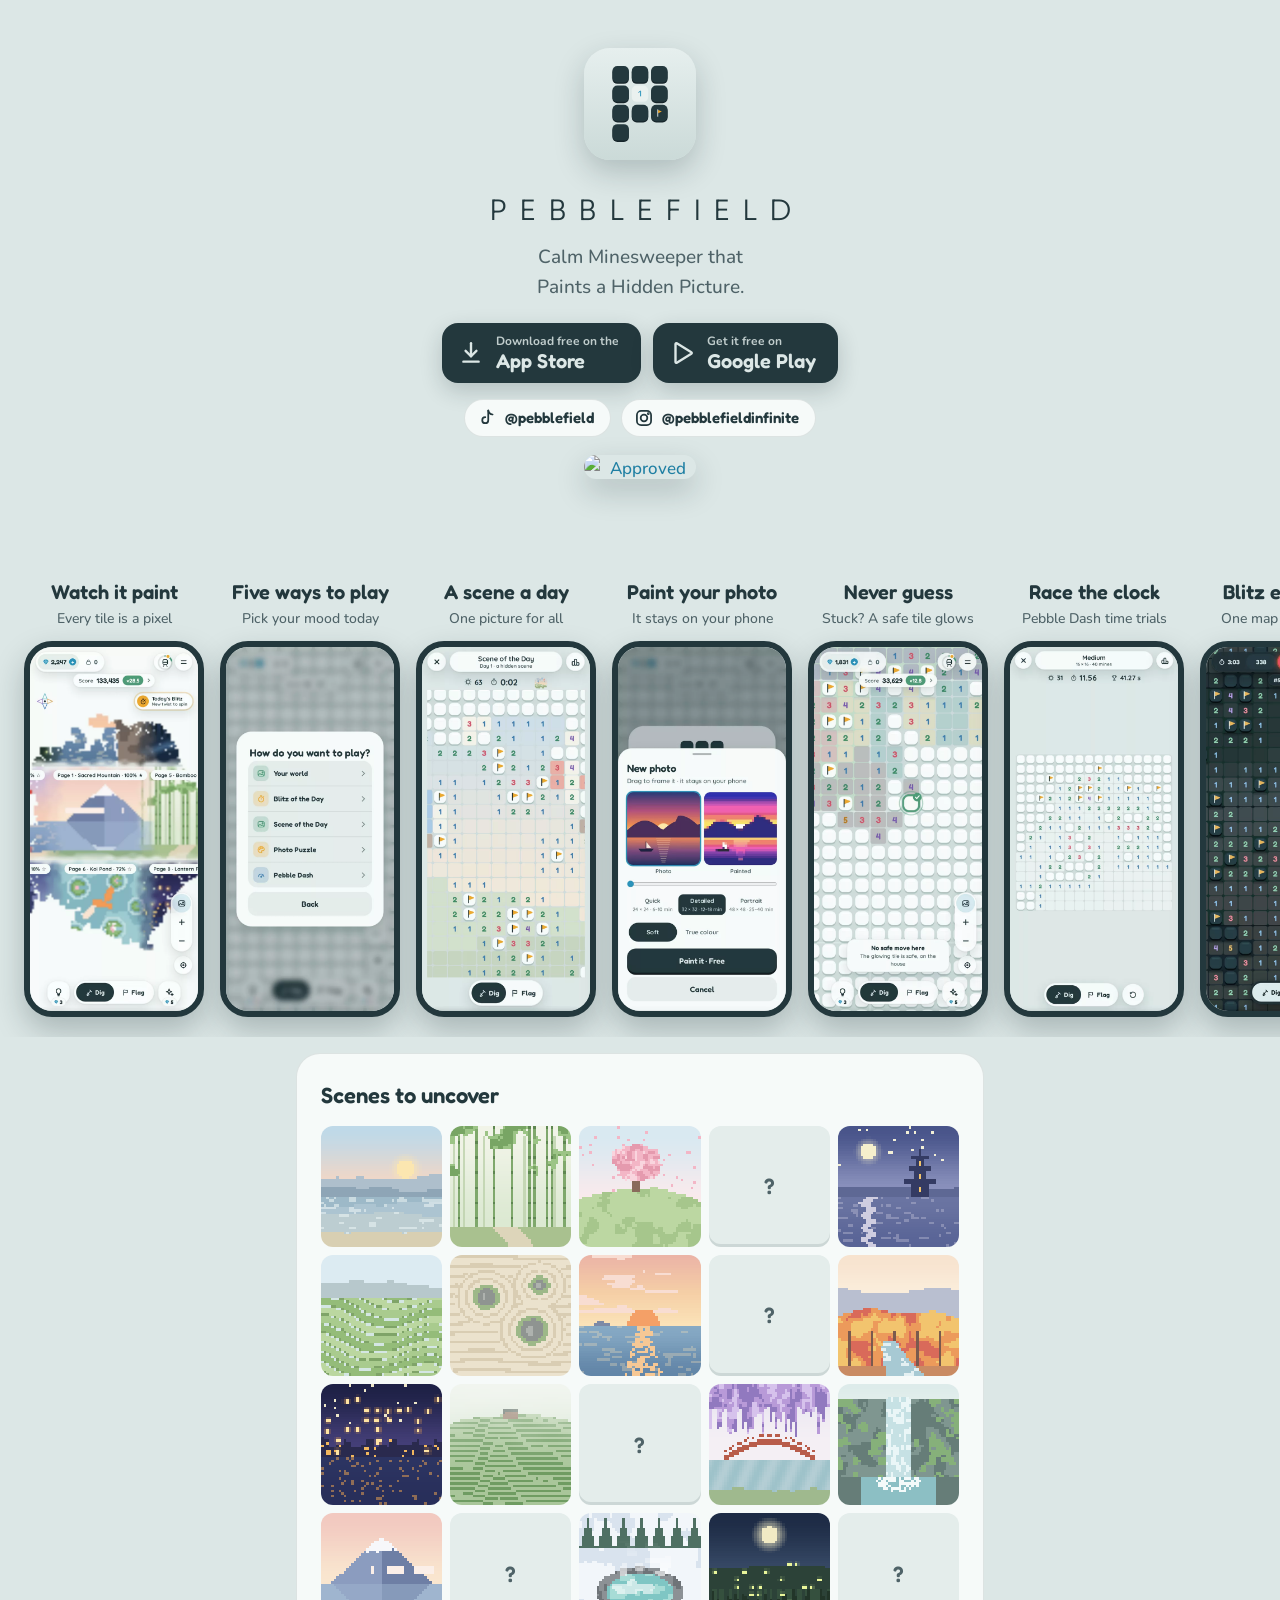
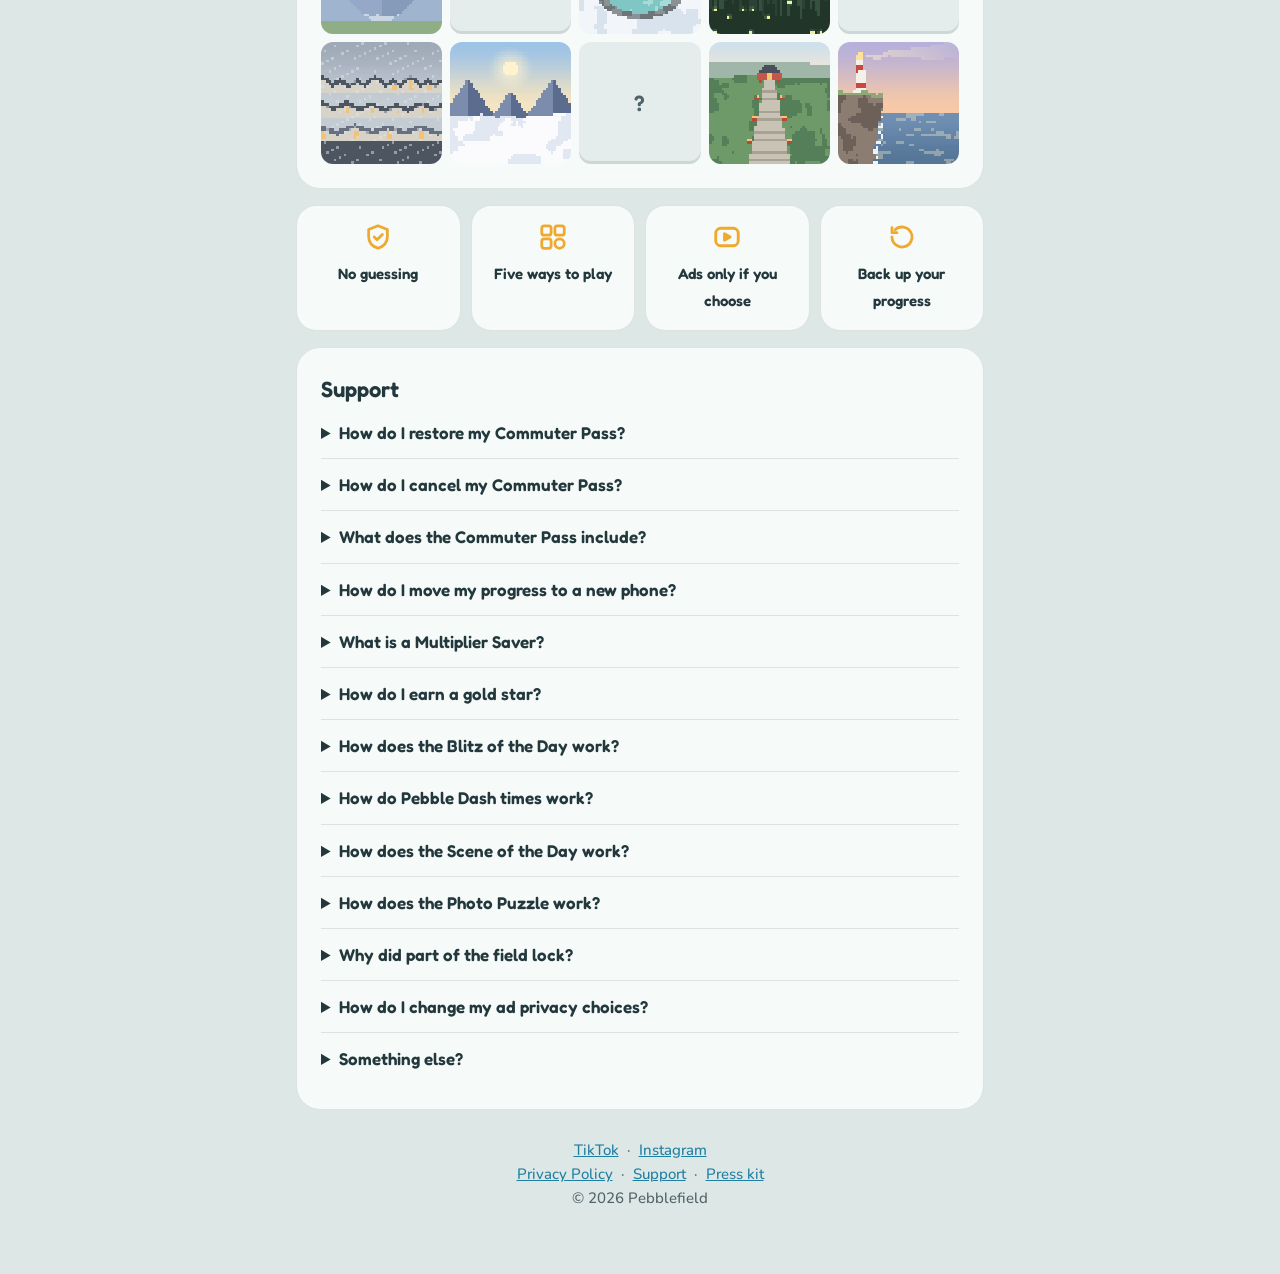
==== index.html @ 96423c72 "Homepage: the Approved on PixelPicked badge under the store buttons Co-Authored-By: Claude Opus 5.5 " ====
<!doctype html>
<html lang="en">
<head>
<meta charset="utf-8">
<meta name="viewport" content="width=device-width, initial-scale=1">
<title>Pebblefield</title>
<meta name="description" content="Pebblefield is calm, no-guessing Minesweeper that never runs out of ground. Every tile you clear paints part of a hidden 8-bit scene. Dig your endless world, take on the Blitz of the Day, paint the Scene of the Day, turn your own photo into a puzzle, or race the clock in Pebble Dash. For iPhone and Android.">
<link rel="icon" type="image/svg+xml" href="icon.svg">
<link rel="apple-touch-icon" href="apple-touch-icon.png">
<meta name="apple-itunes-app" content="app-id=6817978780">
<link rel="stylesheet" href="fonts/fonts.css">
<style>
  :root{ --bg:#DCE7E6; --card:#F6FAF9; --ink:#23383D; --muted:#4F6368; --line:rgba(35,56,61,.12); --link:#1F7FA3; --chip:#E4EDEB; --flag:#EFA92E; }
  @media (prefers-color-scheme: dark){ :root{ --bg:#0F1A20; --card:#1C2E35; --ink:#DCEBEA; --muted:#A3B8BC; --line:rgba(220,235,234,.12); --link:#7CCFEA; --chip:#243A42; --flag:#E8B55A; } }
  *{ box-sizing:border-box }
  body{ margin:0; background:var(--bg); color:var(--ink); font:500 17px/1.6 Nunito, ui-rounded, -apple-system, system-ui, sans-serif; }
  main{ max-width:720px; margin:0 auto; padding:40px 16px 64px; }
  .hero{ text-align:center; padding:8px 0 28px; }
  .hero img{ width:112px; height:112px; border-radius:26px; box-shadow:0 12px 30px rgba(20,40,45,.22); }
  h1.wordmark{ font-family:Sora, ui-rounded, system-ui, sans-serif; font-weight:300; text-transform:uppercase; letter-spacing:.42em; margin:26px -.42em 14px 0; font-size:28px; line-height:1.2; }
  .tagline{ font-size:19px; color:var(--muted); margin:0 auto 20px; max-width:30em; }
  .badge{ display:inline-block; padding:9px 18px; border-radius:999px; background:var(--ink); color:var(--bg); font-weight:700; font-size:15px; }
  /* the download buttons (App Store since 2026-10-20, Google Play since 2026-10-26), side by side, stacking on narrow phones */
  .get{ display:flex; flex-wrap:wrap; justify-content:center; align-items:center; gap:12px; }
  .store{ display:inline-flex; align-items:center; gap:12px; padding:10px 22px 10px 16px; border-radius:16px; background:var(--ink); color:var(--bg); text-decoration:none; box-shadow:0 8px 22px rgba(20,40,45,.2); }
  .store svg{ width:26px; height:26px; flex:none; }
  .store span{ display:flex; flex-direction:column; text-align:left; line-height:1.15; font:600 20px Fredoka, ui-rounded, system-ui, sans-serif; }
  .store small{ font:700 12px Nunito, ui-rounded, system-ui, sans-serif; opacity:.85; }
  .store:hover{ filter:brightness(1.12); }
  .card{ background:var(--card); border:1px solid var(--line); border-radius:24px; padding:24px; margin-top:16px; }
  h2{ font-size:22px; margin:0 0 12px; }
  details{ border-top:1px solid var(--line); padding:12px 0; }
  details:first-of-type{ border-top:0; padding-top:0; }
  summary{ cursor:pointer; font-weight:700; }
  details p{ margin:8px 0 0; color:var(--muted); }
  a{ color:var(--link); }
  /* TikTok and Instagram, under the download button */
  .social{ display:flex; justify-content:center; flex-wrap:wrap; gap:10px; margin-top:16px; }
  .social a{ display:inline-flex; align-items:center; gap:8px; padding:8px 16px 8px 12px; border-radius:999px; background:var(--card); border:1px solid var(--line); color:var(--ink); text-decoration:none; font:600 15px Fredoka, ui-rounded, system-ui, sans-serif; }
  .social svg{ width:20px; height:20px; flex:none; }
  .social a:hover{ border-color:var(--link); color:var(--link); }
  .award{ margin-top:18px; text-align:center; }
  .award img{ display:inline-block; max-width:100%; height:auto; }
  footer{ text-align:center; color:var(--muted); font-size:15px; margin-top:28px; }
  /* screens: a swipeable row of real game screens, running edge to edge */
  .screens{ display:flex; gap:16px; overflow-x:auto; scroll-snap-type:x mandatory; margin:8px -16px 0; padding:8px 16px 20px; scrollbar-width:none; }
  .screens::-webkit-scrollbar{ display:none }
  .screens figure{ flex:0 0 min(62vw, 230px); margin:0; scroll-snap-align:center; }
  .screens figcaption{ text-align:center; margin-bottom:10px; }
  .screens figcaption b{ display:block; font:600 20px/1.2 Fredoka, ui-rounded, system-ui, sans-serif; }
  .screens figcaption span{ color:var(--muted); font-size:14px; }
  .screens img{ display:block; width:100%; height:auto; border-radius:28px; border:6px solid var(--ink); box-shadow:0 14px 30px rgba(20,40,45,.25); background:var(--card); }
  /* on wide screens the row runs the full window width */
  @media (min-width:900px){ .screens{ margin-left:calc(50% - 50vw); margin-right:calc(50% - 50vw); padding-left:24px; padding-right:24px; justify-content:safe center; } .screens figure{ flex-basis:180px; } }
  /* scenes: the real pixel-art scenes, a few kept as a mystery */
  .wall{ display:grid; grid-template-columns:repeat(5,1fr); gap:8px; }
  .scene{ width:100%; aspect-ratio:1; height:auto; border-radius:12px; image-rendering:pixelated; display:block; }
  .scene.q{ display:grid; place-items:center; background:var(--chip); color:var(--muted); font:600 22px Fredoka, ui-rounded, system-ui, sans-serif; box-shadow:inset 0 -3px 0 var(--line); }
  /* facts: four icons, a few words each */
  .facts{ list-style:none; padding:0; margin:16px 0 0; display:grid; grid-template-columns:repeat(4,1fr); gap:10px; }
  .facts li{ background:var(--card); border:1px solid var(--line); border-radius:20px; padding:16px 10px; text-align:center; }
  .facts svg{ width:30px; height:30px; color:var(--flag); display:block; margin:0 auto 8px; }
  .facts b{ font:600 15px/1.25 Fredoka, ui-rounded, system-ui, sans-serif; }
  @media (max-width:520px){ .facts{ grid-template-columns:1fr 1fr; } .wall{ gap:6px; } .scene{ border-radius:9px; } }
  @media (max-width:520px){ h1.wordmark{ font-size:22px; letter-spacing:.34em; margin-right:-.34em; } .card{ padding:20px 16px; } }
  h1, h2, summary, .badge, th{ font-family:Fredoka, ui-rounded, system-ui, sans-serif; font-weight:600; }
  b, strong{ font-weight:800; }
</style>
</head>
<body>
<main>
  <section class="hero">
    <img src="icon.svg" alt="Pebblefield app icon">
    <h1 class="wordmark">Pebblefield</h1>
    <p class="tagline">Calm Minesweeper that<br>Paints a Hidden Picture.</p>
    <div class="get">
      <a class="store" href="https://apps.apple.com/app/id6817978780" rel="noopener"><svg viewBox="0 0 24 24" fill="none" stroke="currentColor" stroke-width="2.2" stroke-linecap="round" stroke-linejoin="round" aria-hidden="true"><path d="M12 3v12"/><path d="M7 10l5 5 5-5"/><path d="M5 20h14"/></svg><span><small>Download free on the</small>App Store</span></a>
      <a class="store" href="https://play.google.com/store/apps/details?id=com.pebbleadmin.pebblefield&amp;referrer=utm_source%3Dwebsite%26utm_medium%3Dsite" rel="noopener"><svg viewBox="0 0 24 24" fill="none" stroke="currentColor" stroke-width="2.2" stroke-linejoin="round" aria-hidden="true"><path d="M6 3.8v16.4a.8.8 0 0 0 1.2.7l13.4-8.2a.8.8 0 0 0 0-1.4L7.2 3.1a.8.8 0 0 0-1.2.7z"/></svg><span><small>Get it free on</small>Google Play</span></a>
    </div>
    <nav class="social" aria-label="Pebblefield on social media">
      <a href="https://www.tiktok.com/@pebblefield" rel="noopener"><svg viewBox="0 0 24 24" fill="none" stroke="currentColor" stroke-width="2.1" stroke-linecap="round" stroke-linejoin="round"><path d="M13.5 3v11.6a3.6 3.6 0 1 1-3.6-3.6"/><path d="M13.5 3c.5 2.7 2.4 4.5 5.2 4.8"/></svg><span>@pebblefield</span></a>
      <a href="https://www.instagram.com/pebblefieldinfinite/" rel="noopener"><svg viewBox="0 0 24 24" fill="none" stroke="currentColor" stroke-width="2.1" stroke-linecap="round" stroke-linejoin="round"><rect x="3.5" y="3.5" width="17" height="17" rx="5"/><circle cx="12" cy="12" r="4"/><circle cx="17.2" cy="6.8" r="0.6" fill="currentColor"/></svg><span>@pebblefieldinfinite</span></a>
    </nav>
    <!-- PixelPicked badge (owner, 2026-11-07): their own snippet, unchanged -->
    <div class="award">
      <a href="https://pixelpicked.com/game/2EbrANW3iWm/pebblefield" target="_blank" rel="noopener">
      <img src="https://api.pixelpicked.com/api/badges/2EbrANW3iWm/live.png?theme=dark"
          width="250" height="54" alt="Approved on PixelPicked" />
      </a>
    </div>
  </section>

  <section class="screens" aria-label="Screens from the game">
    <figure><figcaption><b>Watch it paint</b><span>Every tile is a pixel</span></figcaption><img src="shots/1.webp" alt="Watch it paint" loading="lazy" width="600" height="1300"></figure><figure><figcaption><b>Five ways to play</b><span>Pick your mood today</span></figcaption><img src="shots/2.webp" alt="Five ways to play" loading="lazy" width="600" height="1300"></figure><figure><figcaption><b>A scene a day</b><span>One picture for all</span></figcaption><img src="shots/7.webp" alt="Scene of the Day" loading="lazy" width="600" height="1300"></figure><figure><figcaption><b>Paint your photo</b><span>It stays on your phone</span></figcaption><img src="shots/8.webp" alt="Photo Puzzle" loading="lazy" width="600" height="1300"></figure><figure><figcaption><b>Never guess</b><span>Stuck? A safe tile glows</span></figcaption><img src="shots/3.webp" alt="Never guess" loading="lazy" width="600" height="1300"></figure><figure><figcaption><b>Race the clock</b><span>Pebble Dash time trials</span></figcaption><img src="shots/4.webp" alt="Race the clock" loading="lazy" width="600" height="1300"></figure><figure><figcaption><b>Blitz every day</b><span>One map for everyone</span></figcaption><img src="shots/5.webp" alt="Blitz every day" loading="lazy" width="600" height="1300"></figure><figure><figcaption><b>Make it yours</b><span>Five style sets, Retro too</span></figcaption><img src="shots/6.webp" alt="Make it yours" loading="lazy" width="600" height="1300"></figure>
  </section>

  <section class="card scenes-card">
    <h2>Scenes to uncover</h2>
    <div class="wall"><img class="scene" src="scenes/dawn-lake.png" alt="Dawn Lake" title="Dawn Lake" loading="lazy" width="48" height="48"><img class="scene" src="scenes/bamboo-grove.png" alt="Bamboo Grove" title="Bamboo Grove" loading="lazy" width="48" height="48"><img class="scene" src="scenes/blossom-hill.png" alt="Blossom Hill" title="Blossom Hill" loading="lazy" width="48" height="48"><span class="scene q" aria-hidden="true">?</span><img class="scene" src="scenes/moonlit-pagoda.png" alt="Moonlit Pagoda" title="Moonlit Pagoda" loading="lazy" width="48" height="48"><img class="scene" src="scenes/rice-terraces.png" alt="Rice Terraces" title="Rice Terraces" loading="lazy" width="48" height="48"><img class="scene" src="scenes/sand-garden.png" alt="Sand Garden" title="Sand Garden" loading="lazy" width="48" height="48"><img class="scene" src="scenes/sunset-sea.png" alt="Sunset Sea" title="Sunset Sea" loading="lazy" width="48" height="48"><span class="scene q" aria-hidden="true">?</span><img class="scene" src="scenes/maple-valley.png" alt="Maple Valley" title="Maple Valley" loading="lazy" width="48" height="48"><img class="scene" src="scenes/lantern-festival.png" alt="Lantern Festival" title="Lantern Festival" loading="lazy" width="48" height="48"><img class="scene" src="scenes/misty-tea-fields.png" alt="Misty Tea Fields" title="Misty Tea Fields" loading="lazy" width="48" height="48"><span class="scene q" aria-hidden="true">?</span><img class="scene" src="scenes/wisteria-bridge.png" alt="Wisteria Bridge" title="Wisteria Bridge" loading="lazy" width="48" height="48"><img class="scene" src="scenes/hidden-waterfall.png" alt="Hidden Waterfall" title="Hidden Waterfall" loading="lazy" width="48" height="48"><img class="scene" src="scenes/sacred-mountain.png" alt="Sacred Mountain" title="Sacred Mountain" loading="lazy" width="48" height="48"><span class="scene q" aria-hidden="true">?</span><img class="scene" src="scenes/snowy-hot-spring.png" alt="Snowy Hot Spring" title="Snowy Hot Spring" loading="lazy" width="48" height="48"><img class="scene" src="scenes/firefly-meadow.png" alt="Firefly Meadow" title="Firefly Meadow" loading="lazy" width="48" height="48"><span class="scene q" aria-hidden="true">?</span><img class="scene" src="scenes/rainy-rooftops.png" alt="Rainy Rooftops" title="Rainy Rooftops" loading="lazy" width="48" height="48"><img class="scene" src="scenes/sea-of-clouds.png" alt="Sea of Clouds" title="Sea of Clouds" loading="lazy" width="48" height="48"><span class="scene q" aria-hidden="true">?</span><img class="scene" src="scenes/temple-steps.png" alt="Temple Steps" title="Temple Steps" loading="lazy" width="48" height="48"><img class="scene" src="scenes/lighthouse-cove.png" alt="Lighthouse Cove" title="Lighthouse Cove" loading="lazy" width="48" height="48"></div>
  </section>

  <ul class="facts"><li><svg viewBox="0 0 24 24" fill="none" stroke="currentColor" stroke-width="2.2" stroke-linecap="round" stroke-linejoin="round"><path d="M12 3l7.5 3v5.5c0 4.5-3.2 8-7.5 9.5-4.3-1.5-7.5-5-7.5-9.5V6z"/><path d="M9 12l2.2 2.2L15.5 10"/></svg><b>No guessing</b></li><li><svg viewBox="0 0 24 24" fill="none" stroke="currentColor" stroke-width="2.2" stroke-linecap="round" stroke-linejoin="round"><rect x="3" y="3" width="7.5" height="7.5" rx="2"/><rect x="13.5" y="3" width="7.5" height="7.5" rx="2"/><rect x="3" y="13.5" width="7.5" height="7.5" rx="2"/><circle cx="17.25" cy="17.25" r="3.75"/></svg><b>Five ways to play</b></li><li><svg viewBox="0 0 24 24" fill="none" stroke="currentColor" stroke-width="2.3" stroke-linejoin="round"><rect x="3" y="5" width="18" height="14" rx="4"/><path d="M10 9.5v5l4.5-2.5z" fill="currentColor"/></svg><b>Ads only if you choose</b></li><li><svg viewBox="0 0 24 24" fill="none" stroke="currentColor" stroke-width="2.2" stroke-linecap="round" stroke-linejoin="round"><path d="M4 12a8 8 0 1 0 2.4-5.7"/><path d="M4 4.5v4h4"/></svg><b>Back up your progress</b></li></ul>

  <section class="card" id="support">
    <h2>Support</h2>
    <details>
      <summary>How do I restore my Commuter Pass?</summary>
      <p>Open the menu (the two lines at the top right) and tap Restore purchases. It is also at the bottom of the shop. Use the same Apple ID (iPhone) or Google account (Android) you bought it with. Glints and Multiplier Savers are not restored this way: they stay with your progress (see moving to a new phone below).</p>
    </details>
    <details>
      <summary>How do I cancel my Commuter Pass?</summary>
      <p>On iPhone, subscriptions are managed by Apple: open the Settings app, tap your name, then Subscriptions, then Pebblefield. On Android, they are managed by Google Play: open the Play Store app, tap your profile picture, then Payments and subscriptions, then Subscriptions, then Pebblefield. Cancel at least 24 hours before the month ends to avoid the next charge. After you cancel, your pass keeps working until the end of the month you have already paid for.</p>
    </details>
    <details>
      <summary>What does the Commuter Pass include?</summary>
      <p>No ads: every bonus that would play an ad arrives instantly, including the last save of a multiplier past x20. You also get 10 Glints a day and the Night Train mood. The game itself is the same with or without it.</p>
    </details>
    <details>
      <summary>How do I move my progress to a new phone?</summary>
      <p>On iPhone, if you are signed in to iCloud, your progress follows you: open Pebblefield on the new iPhone and choose which progress to keep when it asks. Glints and Multiplier Savers you bought always come with you, whichever you choose. On any phone, including from iPhone to Android or back, open the menu, tap Back up progress, copy the code, and paste it into Restore on the new phone. A Commuter Pass comes back with Restore purchases on the same kind of phone.</p>
    </details>
    <details>
      <summary>What is a Multiplier Saver?</summary>
      <p>Past x20, a mine resets your multiplier unless you save it. You get one last save with a short ad (free with the Commuter Pass); after that, a Multiplier Saver keeps it. While a save is being paid for, the game waits, so nothing can happen in between. If the purchase does not go through, the offer comes back and you are not charged. Runs kept with a Saver count in your own stats but stay off the global leaderboards.</p>
    </details>
    <details>
      <summary>How do I earn a gold star?</summary>
      <p>Paint a whole page from start to finish with no mine hit, no undo and no helper. Pages still on track show a hollow star on their label. Your gold stars are counted in Stats.</p>
    </details>
    <details>
      <summary>How does the Blitz of the Day work?</summary>
      <p>Everyone plays the same map with the same twist for five minutes. Your first run each day is the ranked one; replays are practice. During a run, the next place on the board is shown under the timer. The top 5, and everyone in the top 10%, win Glints, paid the next time you open the game. A new Blitz starts every day at midnight Singapore time (16:00 UTC). On iPhone, rankings use Game Center, so sign in to Game Center to appear on the leaderboard. On Android, you appear on the Blitz board under a calm generated name, such as Quiet Heron 42; tap New name under the board for another.</p>
    </details>
    <details>
      <summary>How do Pebble Dash times work?</summary>
      <p>Pebble Dash is classic Minesweeper against the clock, in four sizes from Easy to Extreme. Every board can be solved without guessing. The clock starts after your first tap and stops when the last safe tile opens; a mine ends the run. On iPhone, each size has its own Game Center board of best times, where equal times are ranked by the board's size (3BV); on Android you chase your own best times. Your first clear of each size each day earns 5 Glints.</p>
    </details>
    <details>
      <summary>How does the Scene of the Day work?</summary>
      <p>Every day there is a new hidden picture, the same for everyone. Start on the glowing pebble and clear the board; the picture shows through as you dig, and paints itself in full when you finish. A mine adds 20 seconds and the puzzle carries on. Finishing earns 15 Glints, 5 more with no mine, and a growing bonus for a daily streak. Missed a day? Open All days to play any day since launch. A new scene starts at midnight Singapore time.</p>
    </details>
    <details>
      <summary>How does the Photo Puzzle work?</summary>
      <p>Pick a photo, drag to frame it, and Pebblefield turns it into pixel art hidden under a board. Choose Quick, Detailed or Portrait for the size, and Soft or True colour. Clear the board to paint your photo; a mine adds 10 seconds. One new photo every 24 hours is free (two with the Commuter Pass), then 50 Glints each, and replays are always free. Your photos stay on your phone: they are never uploaded.</p>
    </details>
    <details>
      <summary>Why did part of the field lock?</summary>
      <p>Hitting a mine locks that sector. Solve 4 of the 8 sectors around it to reopen it for free, or reopen it straight away with Glints or a short ad.</p>
    </details>
    <details>
      <summary>How do I change my ad privacy choices?</summary>
      <p>Where the law requires it, the menu has an Ad privacy choices button. On iPhone, you can also turn off tracking for all apps in the Settings app under Privacy &amp; Security, then Tracking. On Android, open the Settings app, then Privacy (or Google), then Ads, to reset or delete your advertising ID.</p>
    </details>
    <details>
      <summary>Something else?</summary>
      <p>Email <a href="mailto:pebblefield@hotmail.com">pebblefield@hotmail.com</a> and we will get back to you.</p>
    </details>
  </section>

  <footer>
    <a href="https://www.tiktok.com/@pebblefield" rel="noopener">TikTok</a> &nbsp;·&nbsp; <a href="https://www.instagram.com/pebblefieldinfinite/" rel="noopener">Instagram</a><br>
    <a href="privacy.html">Privacy Policy</a> &nbsp;·&nbsp; <a href="#support">Support</a> &nbsp;·&nbsp; <a href="press/">Press kit</a><br>
    © 2026 Pebblefield
  </footer>
</main>
<script>
/* Ads that must land on this page (Google Ads rejects a link that sends people on to another site, "Destination
   mismatch", 2026-11-01) link here as index.html?c=<campaign>. The two store buttons then carry the campaign, the same
   way get.html does: App Store Connect counts it under Campaigns, Google Play under its UTM source. */
(function(){
  var c = (new URLSearchParams(location.search).get('c') || 'website').replace(/[^A-Za-z0-9_-]/g, '').slice(0, 40) || 'website';
  var PT = '129540917', links = document.querySelectorAll('a.store');
  links.forEach(function(a){
    if (a.href.indexOf('apps.apple.com') > -1) a.href = 'https://apps.apple.com/app/id6817978780?pt=' + PT + '&ct=' + c + '&mt=8';
    else if (a.href.indexOf('play.google.com') > -1) a.href = 'https://play.google.com/store/apps/details?id=com.pebbleadmin.pebblefield&referrer=' + encodeURIComponent('utm_source=' + c + '&utm_medium=' + (c === 'website' ? 'site' : 'ad') + '&utm_campaign=' + c);
  });
})();
</script>
<!-- Cloudflare Web Analytics (owner, 2026-11-02): visit counts with no cookies and nothing personal kept -->
<script type='module' src='https://static.cloudflareinsights.com/beacon.min.js' data-cf-beacon='{"token": "e2d4162d331c40efa3f43cd73ddec958"}'></script>
</body>
</html>
---- fonts/fonts.css ----
/* The game's own fonts, served from this site (no Google Fonts requests). All three are SIL Open Font License 1.1. */
@font-face{ font-family:Fredoka; font-weight:600; font-display:swap; src:url(fredoka-latin-600-normal.woff2) format('woff2'); }
@font-face{ font-family:Fredoka; font-weight:700; font-display:swap; src:url(fredoka-latin-700-normal.woff2) format('woff2'); }
@font-face{ font-family:Nunito; font-weight:500; font-display:swap; src:url(nunito-latin-500-normal.woff2) format('woff2'); }
@font-face{ font-family:Nunito; font-weight:700; font-display:swap; src:url(nunito-latin-700-normal.woff2) format('woff2'); }
@font-face{ font-family:Nunito; font-weight:800; font-display:swap; src:url(nunito-latin-800-normal.woff2) format('woff2'); }
@font-face{ font-family:Sora; font-weight:300; font-display:swap; src:url(sora-latin-300-normal.woff2) format('woff2'); }
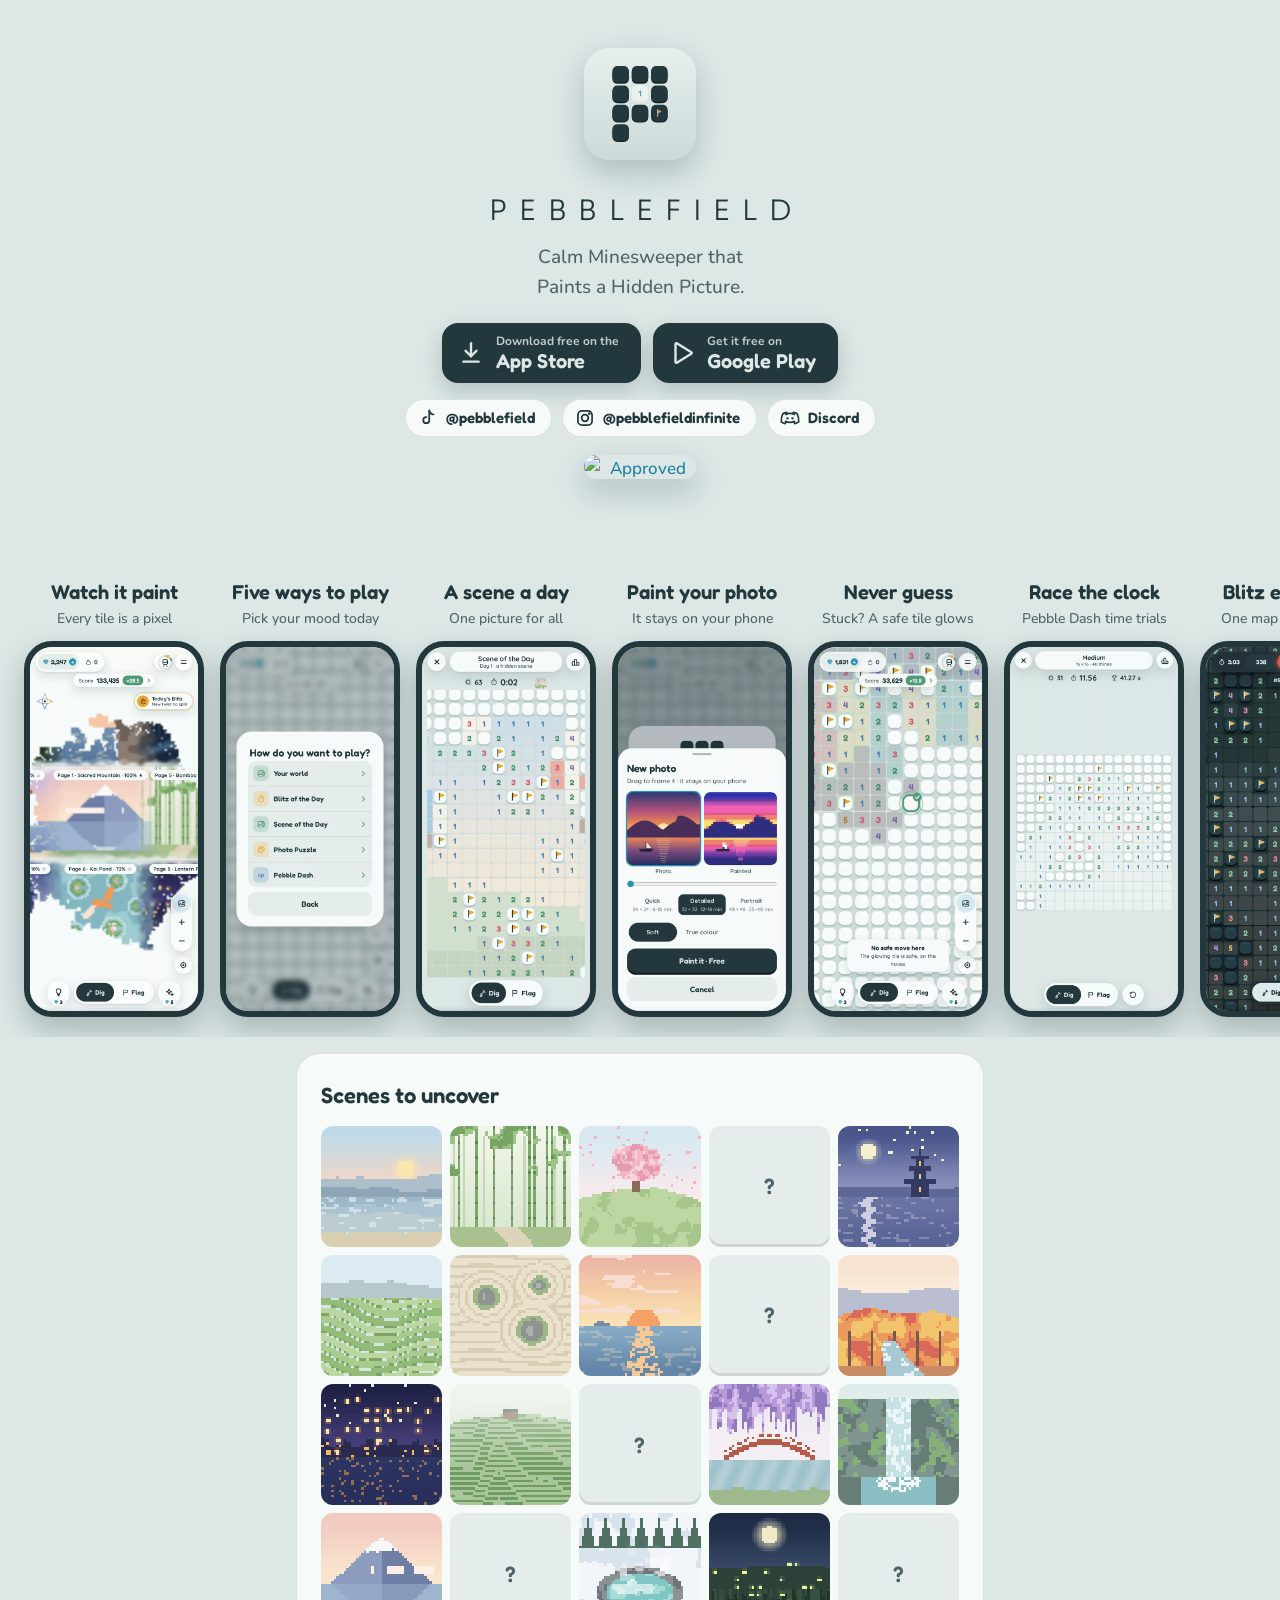
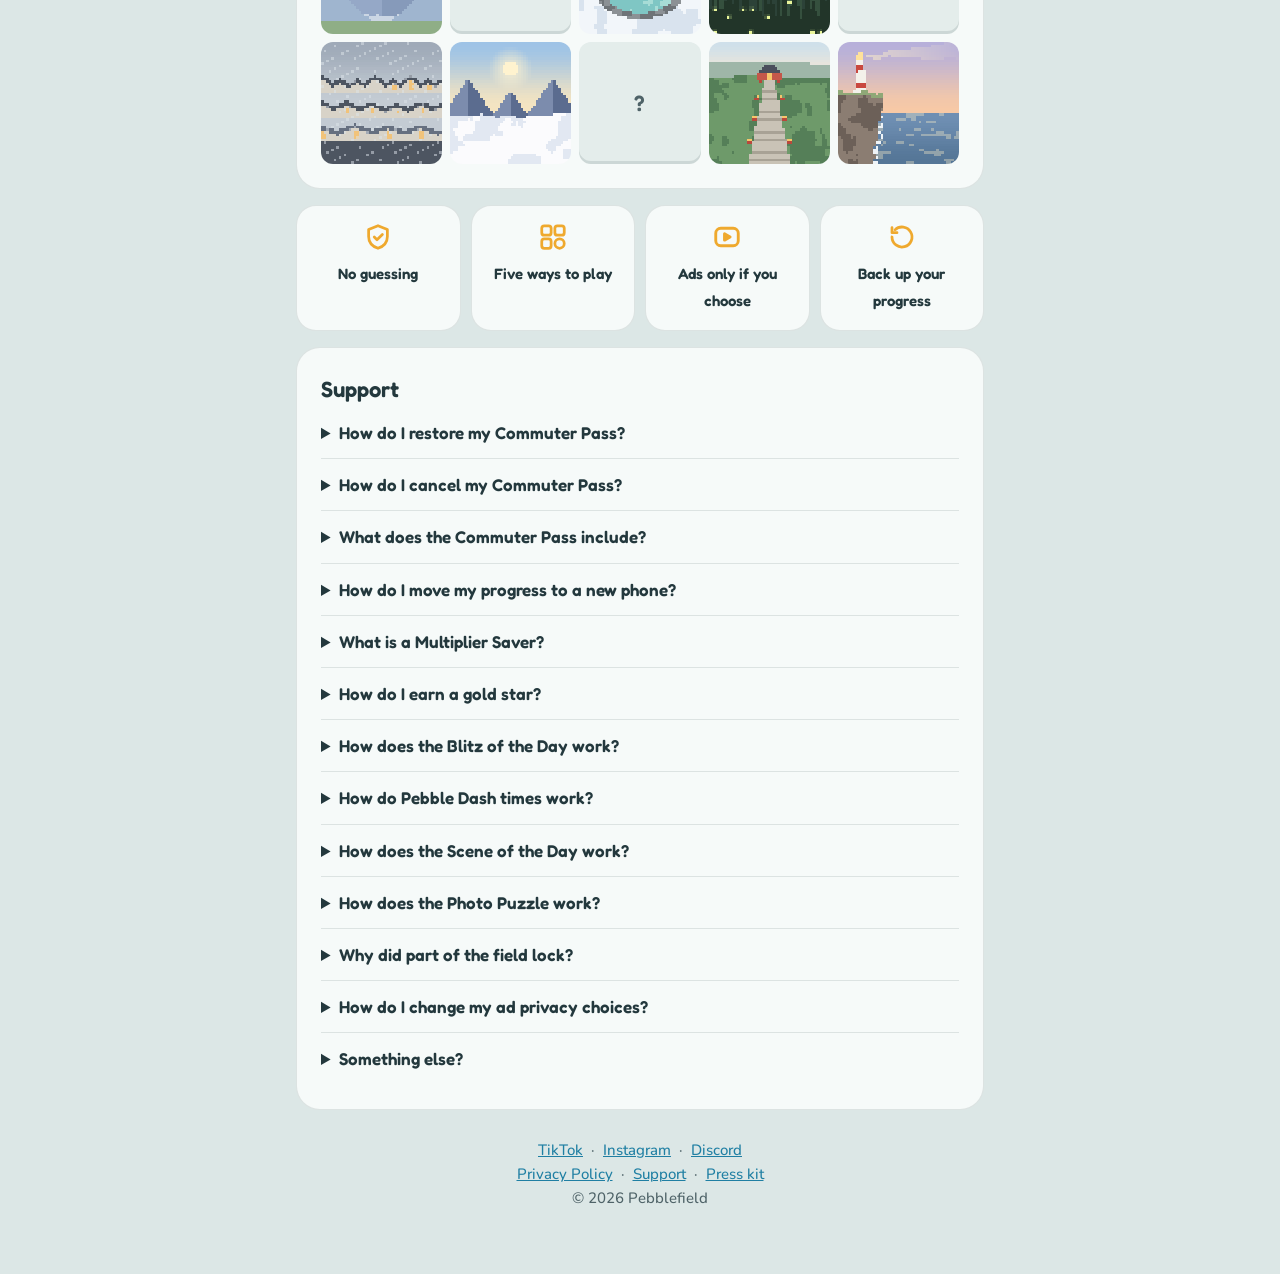
==== commit c5ff023d: "Discord beside TikTok and Instagram, under the download buttons and in the footer Co-Authored-By: Cl" ====
--- a/index.html
+++ b/index.html
@@ -34,7 +34,7 @@
   summary{ cursor:pointer; font-weight:700; }
   details p{ margin:8px 0 0; color:var(--muted); }
   a{ color:var(--link); }
-  /* TikTok and Instagram, under the download button */
+  /* TikTok, Instagram and Discord, under the download button */
   .social{ display:flex; justify-content:center; flex-wrap:wrap; gap:10px; margin-top:16px; }
   .social a{ display:inline-flex; align-items:center; gap:8px; padding:8px 16px 8px 12px; border-radius:999px; background:var(--card); border:1px solid var(--line); color:var(--ink); text-decoration:none; font:600 15px Fredoka, ui-rounded, system-ui, sans-serif; }
   .social svg{ width:20px; height:20px; flex:none; }
@@ -80,6 +80,7 @@
     <nav class="social" aria-label="Pebblefield on social media">
       <a href="https://www.tiktok.com/@pebblefield" rel="noopener"><svg viewBox="0 0 24 24" fill="none" stroke="currentColor" stroke-width="2.1" stroke-linecap="round" stroke-linejoin="round"><path d="M13.5 3v11.6a3.6 3.6 0 1 1-3.6-3.6"/><path d="M13.5 3c.5 2.7 2.4 4.5 5.2 4.8"/></svg><span>@pebblefield</span></a>
       <a href="https://www.instagram.com/pebblefieldinfinite/" rel="noopener"><svg viewBox="0 0 24 24" fill="none" stroke="currentColor" stroke-width="2.1" stroke-linecap="round" stroke-linejoin="round"><rect x="3.5" y="3.5" width="17" height="17" rx="5"/><circle cx="12" cy="12" r="4"/><circle cx="17.2" cy="6.8" r="0.6" fill="currentColor"/></svg><span>@pebblefieldinfinite</span></a>
+      <a href="https://discord.gg/FgZqSJxjv" rel="noopener"><svg viewBox="0 0 24 24" fill="none" stroke="currentColor" stroke-width="2.1" stroke-linecap="round" stroke-linejoin="round"><path d="M8.6 6.3 8 5.2c-1.7.3-3.2.8-4.5 1.6C1.9 9.6 1.3 12.9 1.6 16.6c1.5 1.1 3 1.8 4.6 2.2l1.1-1.9"/><path d="M15.4 6.3l.6-1.1c1.7.3 3.2.8 4.5 1.6 1.6 2.8 2.2 6.1 1.9 9.8-1.5 1.1-3 1.8-4.6 2.2l-1.1-1.9"/><path d="M6.6 16.1c3.6 1.6 7.2 1.6 10.8 0"/><path d="M6.8 7.6c3.5-1.4 6.9-1.4 10.4 0"/><circle cx="9" cy="12.4" r="1.4" fill="currentColor" stroke="none"/><circle cx="15" cy="12.4" r="1.4" fill="currentColor" stroke="none"/></svg><span>Discord</span></a>
     </nav>
     <!-- PixelPicked badge (owner, 2026-11-07): their own snippet, unchanged -->
     <div class="award">
@@ -158,7 +159,7 @@
   </section>
 
   <footer>
-    <a href="https://www.tiktok.com/@pebblefield" rel="noopener">TikTok</a> &nbsp;·&nbsp; <a href="https://www.instagram.com/pebblefieldinfinite/" rel="noopener">Instagram</a><br>
+    <a href="https://www.tiktok.com/@pebblefield" rel="noopener">TikTok</a> &nbsp;·&nbsp; <a href="https://www.instagram.com/pebblefieldinfinite/" rel="noopener">Instagram</a> &nbsp;·&nbsp; <a href="https://discord.gg/FgZqSJxjv" rel="noopener">Discord</a><br>
     <a href="privacy.html">Privacy Policy</a> &nbsp;·&nbsp; <a href="#support">Support</a> &nbsp;·&nbsp; <a href="press/">Press kit</a><br>
     © 2026 Pebblefield
   </footer>
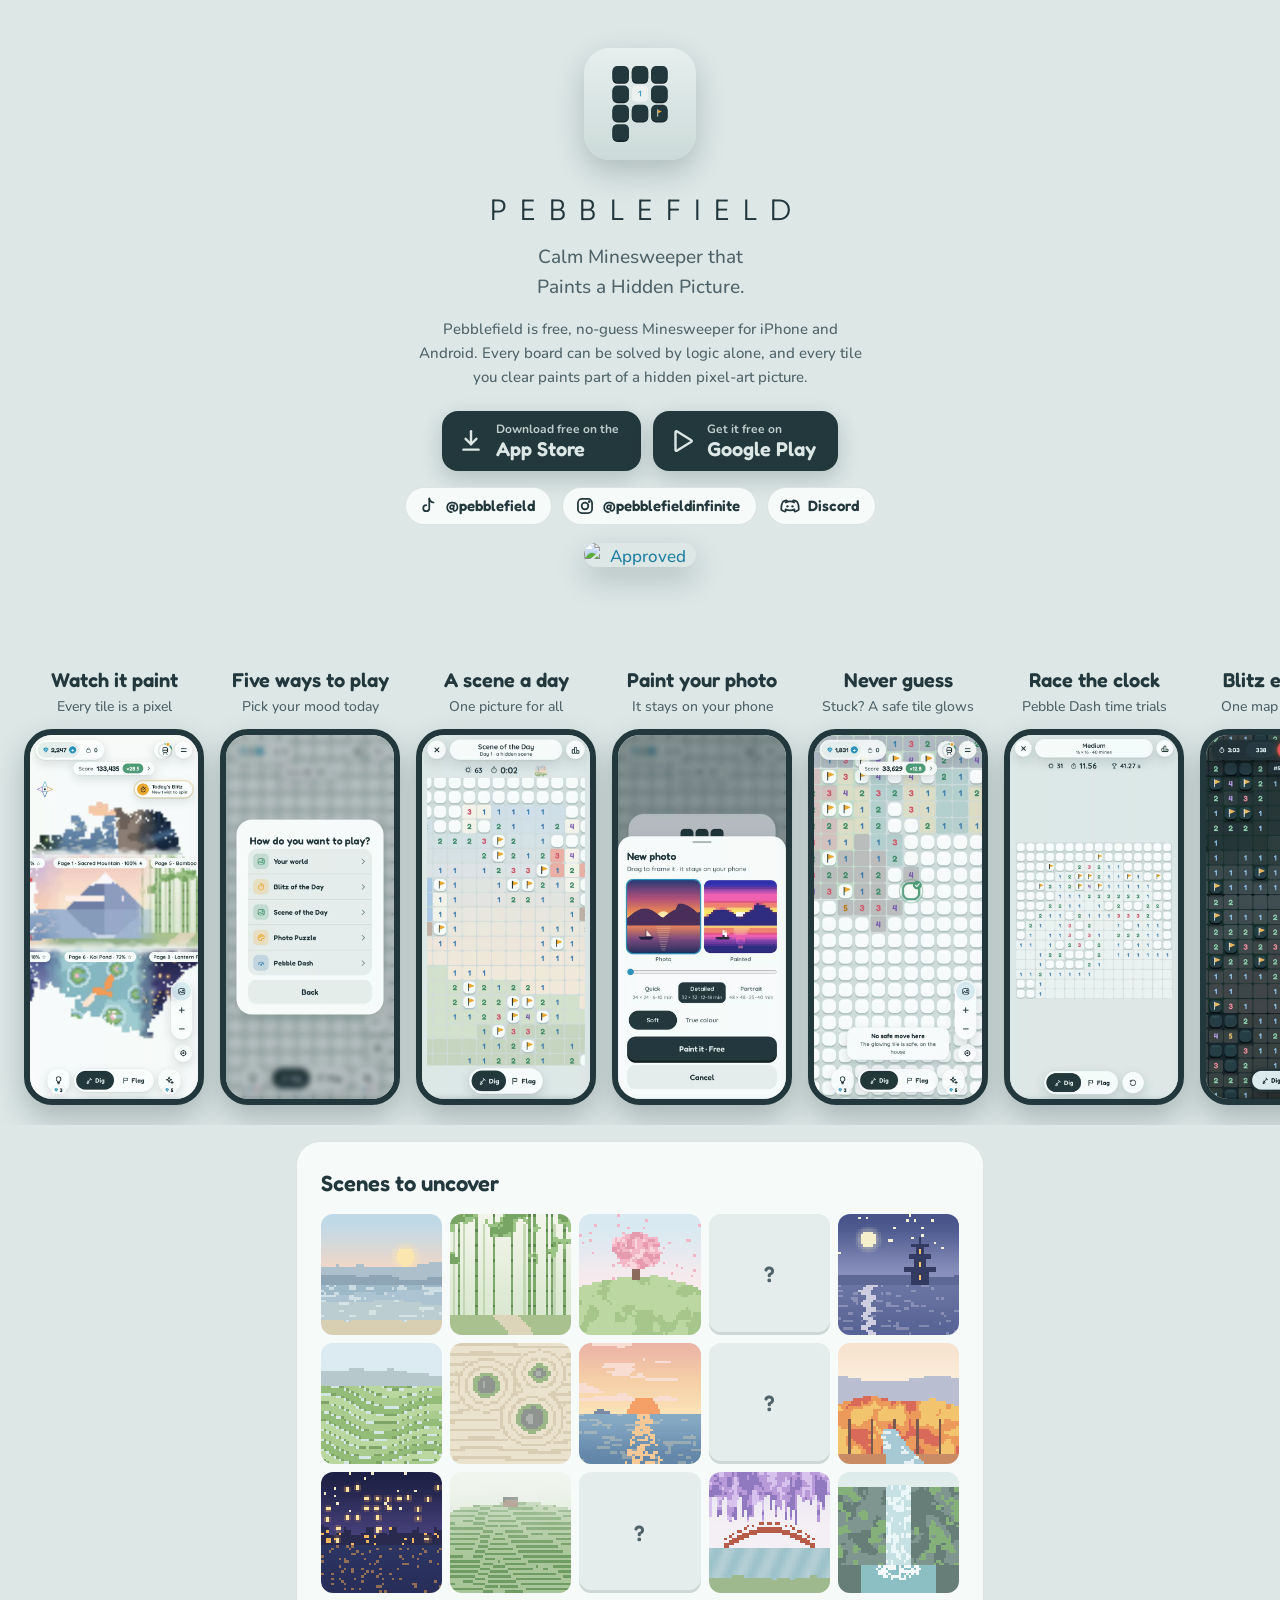
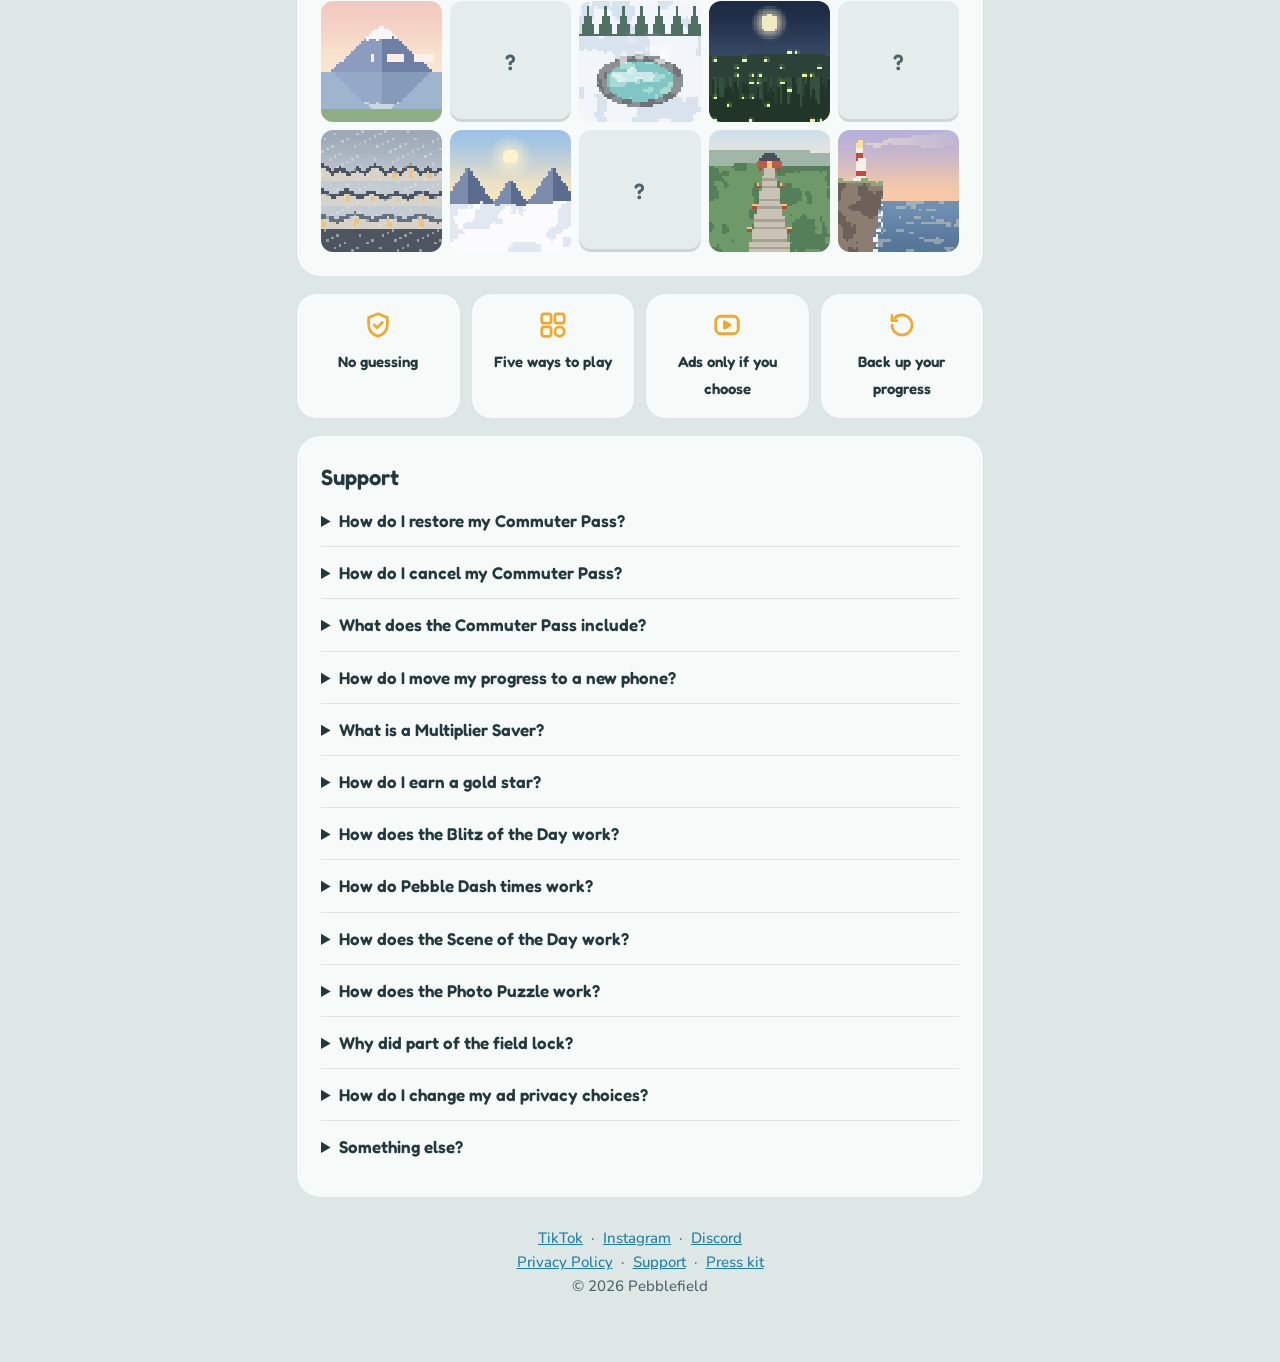
==== commit 62ab514b: "SEO: Minesweeper-first title and description, a short intro line Google can quote, link previews (sh" ====
--- a/index.html
+++ b/index.html
@@ -3,8 +3,23 @@
 <head>
 <meta charset="utf-8">
 <meta name="viewport" content="width=device-width, initial-scale=1">
-<title>Pebblefield</title>
-<meta name="description" content="Pebblefield is calm, no-guessing Minesweeper that never runs out of ground. Every tile you clear paints part of a hidden 8-bit scene. Dig your endless world, take on the Blitz of the Day, paint the Scene of the Day, turn your own photo into a puzzle, or race the clock in Pebble Dash. For iPhone and Android.">
+<title>Pebblefield: No-Guess Minesweeper That Paints Pixel Art</title>
+<meta name="description" content="Free no-guess Minesweeper for iPhone and Android. Every tile you clear paints part of a hidden pixel-art picture. An endless field, a daily Blitz, no luck needed.">
+<link rel="canonical" href="https://pebblefield.app/">
+<meta property="og:type" content="website">
+<meta property="og:site_name" content="Pebblefield">
+<meta property="og:url" content="https://pebblefield.app/">
+<meta property="og:title" content="Pebblefield: No-Guess Minesweeper That Paints Pixel Art">
+<meta property="og:description" content="Free Minesweeper for iPhone and Android. Every tile you clear paints part of a hidden picture. No guessing, ever.">
+<meta property="og:image" content="https://pebblefield.app/og-image.jpg">
+<meta property="og:image:width" content="1200">
+<meta property="og:image:height" content="628">
+<meta property="og:image:alt" content="Pebblefield: Minesweeper that paints">
+<meta name="twitter:card" content="summary_large_image">
+<meta name="twitter:title" content="Pebblefield: No-Guess Minesweeper That Paints Pixel Art">
+<meta name="twitter:description" content="Free Minesweeper for iPhone and Android. Every tile you clear paints part of a hidden picture.">
+<meta name="twitter:image" content="https://pebblefield.app/og-image.jpg">
+<script type="application/ld+json">{"@context": "https://schema.org", "@type": "MobileApplication", "name": "Pebblefield: Minesweeper Art", "alternateName": "Pebblefield", "description": "No-guess Minesweeper that never runs out of ground. Every tile you clear paints part of a hidden pixel-art picture.", "applicationCategory": "GameApplication", "applicationSubCategory": "Puzzle", "genre": "Minesweeper", "operatingSystem": "iOS, Android", "url": "https://pebblefield.app/", "image": "https://pebblefield.app/og-image.jpg", "offers": {"@type": "Offer", "price": "0", "priceCurrency": "USD"}, "sameAs": ["https://apps.apple.com/app/id6817978780", "https://play.google.com/store/apps/details?id=com.pebbleadmin.pebblefield"]}</script>
 <link rel="icon" type="image/svg+xml" href="icon.svg">
 <link rel="apple-touch-icon" href="apple-touch-icon.png">
 <meta name="apple-itunes-app" content="app-id=6817978780">
@@ -19,6 +34,7 @@
   .hero img{ width:112px; height:112px; border-radius:26px; box-shadow:0 12px 30px rgba(20,40,45,.22); }
   h1.wordmark{ font-family:Sora, ui-rounded, system-ui, sans-serif; font-weight:300; text-transform:uppercase; letter-spacing:.42em; margin:26px -.42em 14px 0; font-size:28px; line-height:1.2; }
   .tagline{ font-size:19px; color:var(--muted); margin:0 auto 20px; max-width:30em; }
+  .intro{ font-size:15px; color:var(--muted); margin:-6px auto 22px; max-width:30em; }
   .badge{ display:inline-block; padding:9px 18px; border-radius:999px; background:var(--ink); color:var(--bg); font-weight:700; font-size:15px; }
   /* the download buttons (App Store since 2026-10-20, Google Play since 2026-10-26), side by side, stacking on narrow phones */
   .get{ display:flex; flex-wrap:wrap; justify-content:center; align-items:center; gap:12px; }
@@ -70,9 +86,10 @@
 <body>
 <main>
   <section class="hero">
-    <img src="icon.svg" alt="Pebblefield app icon">
+    <img src="icon.svg" alt="Pebblefield Minesweeper app icon">
     <h1 class="wordmark">Pebblefield</h1>
     <p class="tagline">Calm Minesweeper that<br>Paints a Hidden Picture.</p>
+    <p class="intro">Pebblefield is free, no-guess Minesweeper for iPhone and Android. Every board can be solved by logic alone, and every tile you clear paints part of a hidden pixel-art picture.</p>
     <div class="get">
       <a class="store" href="https://apps.apple.com/app/id6817978780" rel="noopener"><svg viewBox="0 0 24 24" fill="none" stroke="currentColor" stroke-width="2.2" stroke-linecap="round" stroke-linejoin="round" aria-hidden="true"><path d="M12 3v12"/><path d="M7 10l5 5 5-5"/><path d="M5 20h14"/></svg><span><small>Download free on the</small>App Store</span></a>
       <a class="store" href="https://play.google.com/store/apps/details?id=com.pebbleadmin.pebblefield&amp;referrer=utm_source%3Dwebsite%26utm_medium%3Dsite" rel="noopener"><svg viewBox="0 0 24 24" fill="none" stroke="currentColor" stroke-width="2.2" stroke-linejoin="round" aria-hidden="true"><path d="M6 3.8v16.4a.8.8 0 0 0 1.2.7l13.4-8.2a.8.8 0 0 0 0-1.4L7.2 3.1a.8.8 0 0 0-1.2.7z"/></svg><span><small>Get it free on</small>Google Play</span></a>
@@ -92,12 +109,12 @@
   </section>
 
   <section class="screens" aria-label="Screens from the game">
-    <figure><figcaption><b>Watch it paint</b><span>Every tile is a pixel</span></figcaption><img src="shots/1.webp" alt="Watch it paint" loading="lazy" width="600" height="1300"></figure><figure><figcaption><b>Five ways to play</b><span>Pick your mood today</span></figcaption><img src="shots/2.webp" alt="Five ways to play" loading="lazy" width="600" height="1300"></figure><figure><figcaption><b>A scene a day</b><span>One picture for all</span></figcaption><img src="shots/7.webp" alt="Scene of the Day" loading="lazy" width="600" height="1300"></figure><figure><figcaption><b>Paint your photo</b><span>It stays on your phone</span></figcaption><img src="shots/8.webp" alt="Photo Puzzle" loading="lazy" width="600" height="1300"></figure><figure><figcaption><b>Never guess</b><span>Stuck? A safe tile glows</span></figcaption><img src="shots/3.webp" alt="Never guess" loading="lazy" width="600" height="1300"></figure><figure><figcaption><b>Race the clock</b><span>Pebble Dash time trials</span></figcaption><img src="shots/4.webp" alt="Race the clock" loading="lazy" width="600" height="1300"></figure><figure><figcaption><b>Blitz every day</b><span>One map for everyone</span></figcaption><img src="shots/5.webp" alt="Blitz every day" loading="lazy" width="600" height="1300"></figure><figure><figcaption><b>Make it yours</b><span>Five style sets, Retro too</span></figcaption><img src="shots/6.webp" alt="Make it yours" loading="lazy" width="600" height="1300"></figure>
+    <figure><figcaption><b>Watch it paint</b><span>Every tile is a pixel</span></figcaption><img src="shots/1.webp" alt="Pebblefield Minesweeper screenshot: Watch it paint" loading="lazy" width="600" height="1300"></figure><figure><figcaption><b>Five ways to play</b><span>Pick your mood today</span></figcaption><img src="shots/2.webp" alt="Pebblefield Minesweeper screenshot: Five ways to play" loading="lazy" width="600" height="1300"></figure><figure><figcaption><b>A scene a day</b><span>One picture for all</span></figcaption><img src="shots/7.webp" alt="Pebblefield Minesweeper screenshot: Scene of the Day" loading="lazy" width="600" height="1300"></figure><figure><figcaption><b>Paint your photo</b><span>It stays on your phone</span></figcaption><img src="shots/8.webp" alt="Pebblefield Minesweeper screenshot: Photo Puzzle" loading="lazy" width="600" height="1300"></figure><figure><figcaption><b>Never guess</b><span>Stuck? A safe tile glows</span></figcaption><img src="shots/3.webp" alt="Pebblefield Minesweeper screenshot: Never guess" loading="lazy" width="600" height="1300"></figure><figure><figcaption><b>Race the clock</b><span>Pebble Dash time trials</span></figcaption><img src="shots/4.webp" alt="Pebblefield Minesweeper screenshot: Race the clock" loading="lazy" width="600" height="1300"></figure><figure><figcaption><b>Blitz every day</b><span>One map for everyone</span></figcaption><img src="shots/5.webp" alt="Pebblefield Minesweeper screenshot: Blitz every day" loading="lazy" width="600" height="1300"></figure><figure><figcaption><b>Make it yours</b><span>Five style sets, Retro too</span></figcaption><img src="shots/6.webp" alt="Pebblefield Minesweeper screenshot: Make it yours" loading="lazy" width="600" height="1300"></figure>
   </section>
 
   <section class="card scenes-card">
     <h2>Scenes to uncover</h2>
-    <div class="wall"><img class="scene" src="scenes/dawn-lake.png" alt="Dawn Lake" title="Dawn Lake" loading="lazy" width="48" height="48"><img class="scene" src="scenes/bamboo-grove.png" alt="Bamboo Grove" title="Bamboo Grove" loading="lazy" width="48" height="48"><img class="scene" src="scenes/blossom-hill.png" alt="Blossom Hill" title="Blossom Hill" loading="lazy" width="48" height="48"><span class="scene q" aria-hidden="true">?</span><img class="scene" src="scenes/moonlit-pagoda.png" alt="Moonlit Pagoda" title="Moonlit Pagoda" loading="lazy" width="48" height="48"><img class="scene" src="scenes/rice-terraces.png" alt="Rice Terraces" title="Rice Terraces" loading="lazy" width="48" height="48"><img class="scene" src="scenes/sand-garden.png" alt="Sand Garden" title="Sand Garden" loading="lazy" width="48" height="48"><img class="scene" src="scenes/sunset-sea.png" alt="Sunset Sea" title="Sunset Sea" loading="lazy" width="48" height="48"><span class="scene q" aria-hidden="true">?</span><img class="scene" src="scenes/maple-valley.png" alt="Maple Valley" title="Maple Valley" loading="lazy" width="48" height="48"><img class="scene" src="scenes/lantern-festival.png" alt="Lantern Festival" title="Lantern Festival" loading="lazy" width="48" height="48"><img class="scene" src="scenes/misty-tea-fields.png" alt="Misty Tea Fields" title="Misty Tea Fields" loading="lazy" width="48" height="48"><span class="scene q" aria-hidden="true">?</span><img class="scene" src="scenes/wisteria-bridge.png" alt="Wisteria Bridge" title="Wisteria Bridge" loading="lazy" width="48" height="48"><img class="scene" src="scenes/hidden-waterfall.png" alt="Hidden Waterfall" title="Hidden Waterfall" loading="lazy" width="48" height="48"><img class="scene" src="scenes/sacred-mountain.png" alt="Sacred Mountain" title="Sacred Mountain" loading="lazy" width="48" height="48"><span class="scene q" aria-hidden="true">?</span><img class="scene" src="scenes/snowy-hot-spring.png" alt="Snowy Hot Spring" title="Snowy Hot Spring" loading="lazy" width="48" height="48"><img class="scene" src="scenes/firefly-meadow.png" alt="Firefly Meadow" title="Firefly Meadow" loading="lazy" width="48" height="48"><span class="scene q" aria-hidden="true">?</span><img class="scene" src="scenes/rainy-rooftops.png" alt="Rainy Rooftops" title="Rainy Rooftops" loading="lazy" width="48" height="48"><img class="scene" src="scenes/sea-of-clouds.png" alt="Sea of Clouds" title="Sea of Clouds" loading="lazy" width="48" height="48"><span class="scene q" aria-hidden="true">?</span><img class="scene" src="scenes/temple-steps.png" alt="Temple Steps" title="Temple Steps" loading="lazy" width="48" height="48"><img class="scene" src="scenes/lighthouse-cove.png" alt="Lighthouse Cove" title="Lighthouse Cove" loading="lazy" width="48" height="48"></div>
+    <div class="wall"><img class="scene" src="scenes/dawn-lake.png" alt="Dawn Lake pixel art scene" title="Dawn Lake" loading="lazy" width="48" height="48"><img class="scene" src="scenes/bamboo-grove.png" alt="Bamboo Grove pixel art scene" title="Bamboo Grove" loading="lazy" width="48" height="48"><img class="scene" src="scenes/blossom-hill.png" alt="Blossom Hill pixel art scene" title="Blossom Hill" loading="lazy" width="48" height="48"><span class="scene q" aria-hidden="true">?</span><img class="scene" src="scenes/moonlit-pagoda.png" alt="Moonlit Pagoda pixel art scene" title="Moonlit Pagoda" loading="lazy" width="48" height="48"><img class="scene" src="scenes/rice-terraces.png" alt="Rice Terraces pixel art scene" title="Rice Terraces" loading="lazy" width="48" height="48"><img class="scene" src="scenes/sand-garden.png" alt="Sand Garden pixel art scene" title="Sand Garden" loading="lazy" width="48" height="48"><img class="scene" src="scenes/sunset-sea.png" alt="Sunset Sea pixel art scene" title="Sunset Sea" loading="lazy" width="48" height="48"><span class="scene q" aria-hidden="true">?</span><img class="scene" src="scenes/maple-valley.png" alt="Maple Valley pixel art scene" title="Maple Valley" loading="lazy" width="48" height="48"><img class="scene" src="scenes/lantern-festival.png" alt="Lantern Festival pixel art scene" title="Lantern Festival" loading="lazy" width="48" height="48"><img class="scene" src="scenes/misty-tea-fields.png" alt="Misty Tea Fields pixel art scene" title="Misty Tea Fields" loading="lazy" width="48" height="48"><span class="scene q" aria-hidden="true">?</span><img class="scene" src="scenes/wisteria-bridge.png" alt="Wisteria Bridge pixel art scene" title="Wisteria Bridge" loading="lazy" width="48" height="48"><img class="scene" src="scenes/hidden-waterfall.png" alt="Hidden Waterfall pixel art scene" title="Hidden Waterfall" loading="lazy" width="48" height="48"><img class="scene" src="scenes/sacred-mountain.png" alt="Sacred Mountain pixel art scene" title="Sacred Mountain" loading="lazy" width="48" height="48"><span class="scene q" aria-hidden="true">?</span><img class="scene" src="scenes/snowy-hot-spring.png" alt="Snowy Hot Spring pixel art scene" title="Snowy Hot Spring" loading="lazy" width="48" height="48"><img class="scene" src="scenes/firefly-meadow.png" alt="Firefly Meadow pixel art scene" title="Firefly Meadow" loading="lazy" width="48" height="48"><span class="scene q" aria-hidden="true">?</span><img class="scene" src="scenes/rainy-rooftops.png" alt="Rainy Rooftops pixel art scene" title="Rainy Rooftops" loading="lazy" width="48" height="48"><img class="scene" src="scenes/sea-of-clouds.png" alt="Sea of Clouds pixel art scene" title="Sea of Clouds" loading="lazy" width="48" height="48"><span class="scene q" aria-hidden="true">?</span><img class="scene" src="scenes/temple-steps.png" alt="Temple Steps pixel art scene" title="Temple Steps" loading="lazy" width="48" height="48"><img class="scene" src="scenes/lighthouse-cove.png" alt="Lighthouse Cove pixel art scene" title="Lighthouse Cove" loading="lazy" width="48" height="48"></div>
   </section>
 
   <ul class="facts"><li><svg viewBox="0 0 24 24" fill="none" stroke="currentColor" stroke-width="2.2" stroke-linecap="round" stroke-linejoin="round"><path d="M12 3l7.5 3v5.5c0 4.5-3.2 8-7.5 9.5-4.3-1.5-7.5-5-7.5-9.5V6z"/><path d="M9 12l2.2 2.2L15.5 10"/></svg><b>No guessing</b></li><li><svg viewBox="0 0 24 24" fill="none" stroke="currentColor" stroke-width="2.2" stroke-linecap="round" stroke-linejoin="round"><rect x="3" y="3" width="7.5" height="7.5" rx="2"/><rect x="13.5" y="3" width="7.5" height="7.5" rx="2"/><rect x="3" y="13.5" width="7.5" height="7.5" rx="2"/><circle cx="17.25" cy="17.25" r="3.75"/></svg><b>Five ways to play</b></li><li><svg viewBox="0 0 24 24" fill="none" stroke="currentColor" stroke-width="2.3" stroke-linejoin="round"><rect x="3" y="5" width="18" height="14" rx="4"/><path d="M10 9.5v5l4.5-2.5z" fill="currentColor"/></svg><b>Ads only if you choose</b></li><li><svg viewBox="0 0 24 24" fill="none" stroke="currentColor" stroke-width="2.2" stroke-linecap="round" stroke-linejoin="round"><path d="M4 12a8 8 0 1 0 2.4-5.7"/><path d="M4 4.5v4h4"/></svg><b>Back up your progress</b></li></ul>
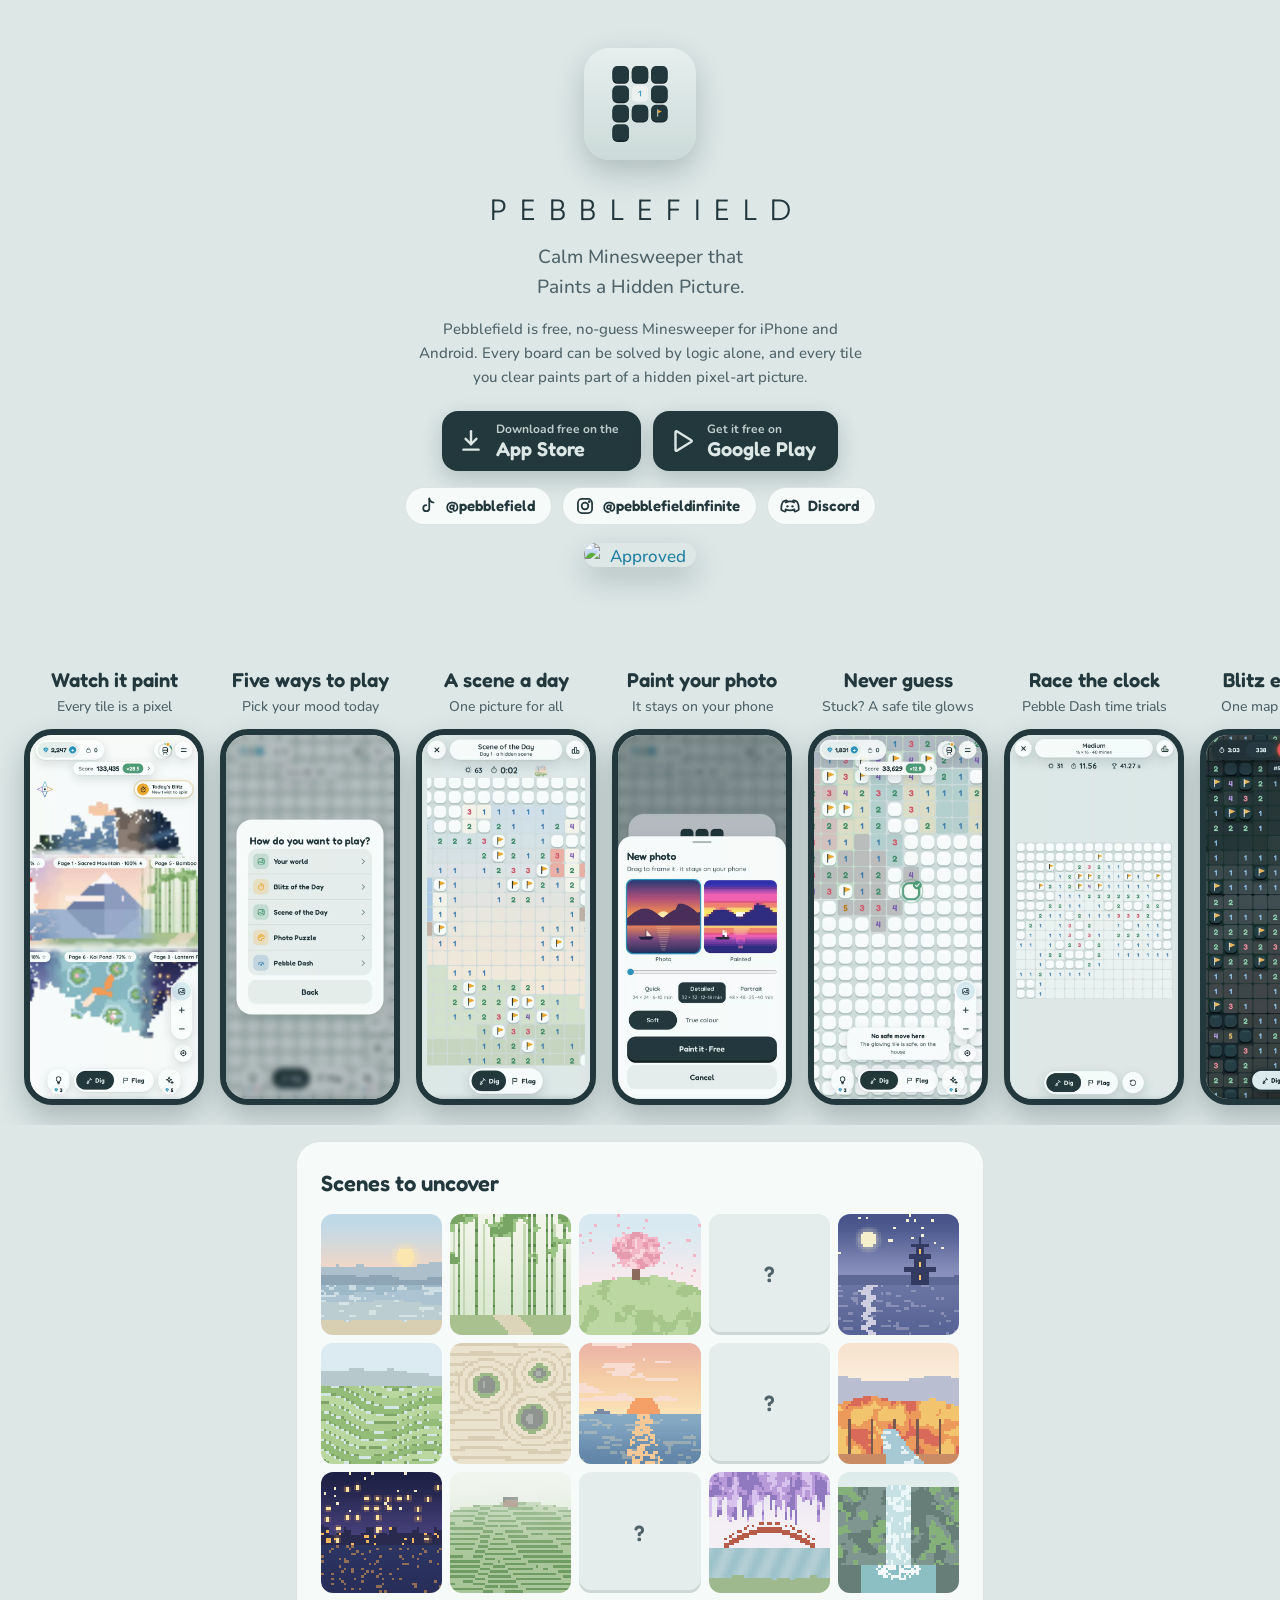
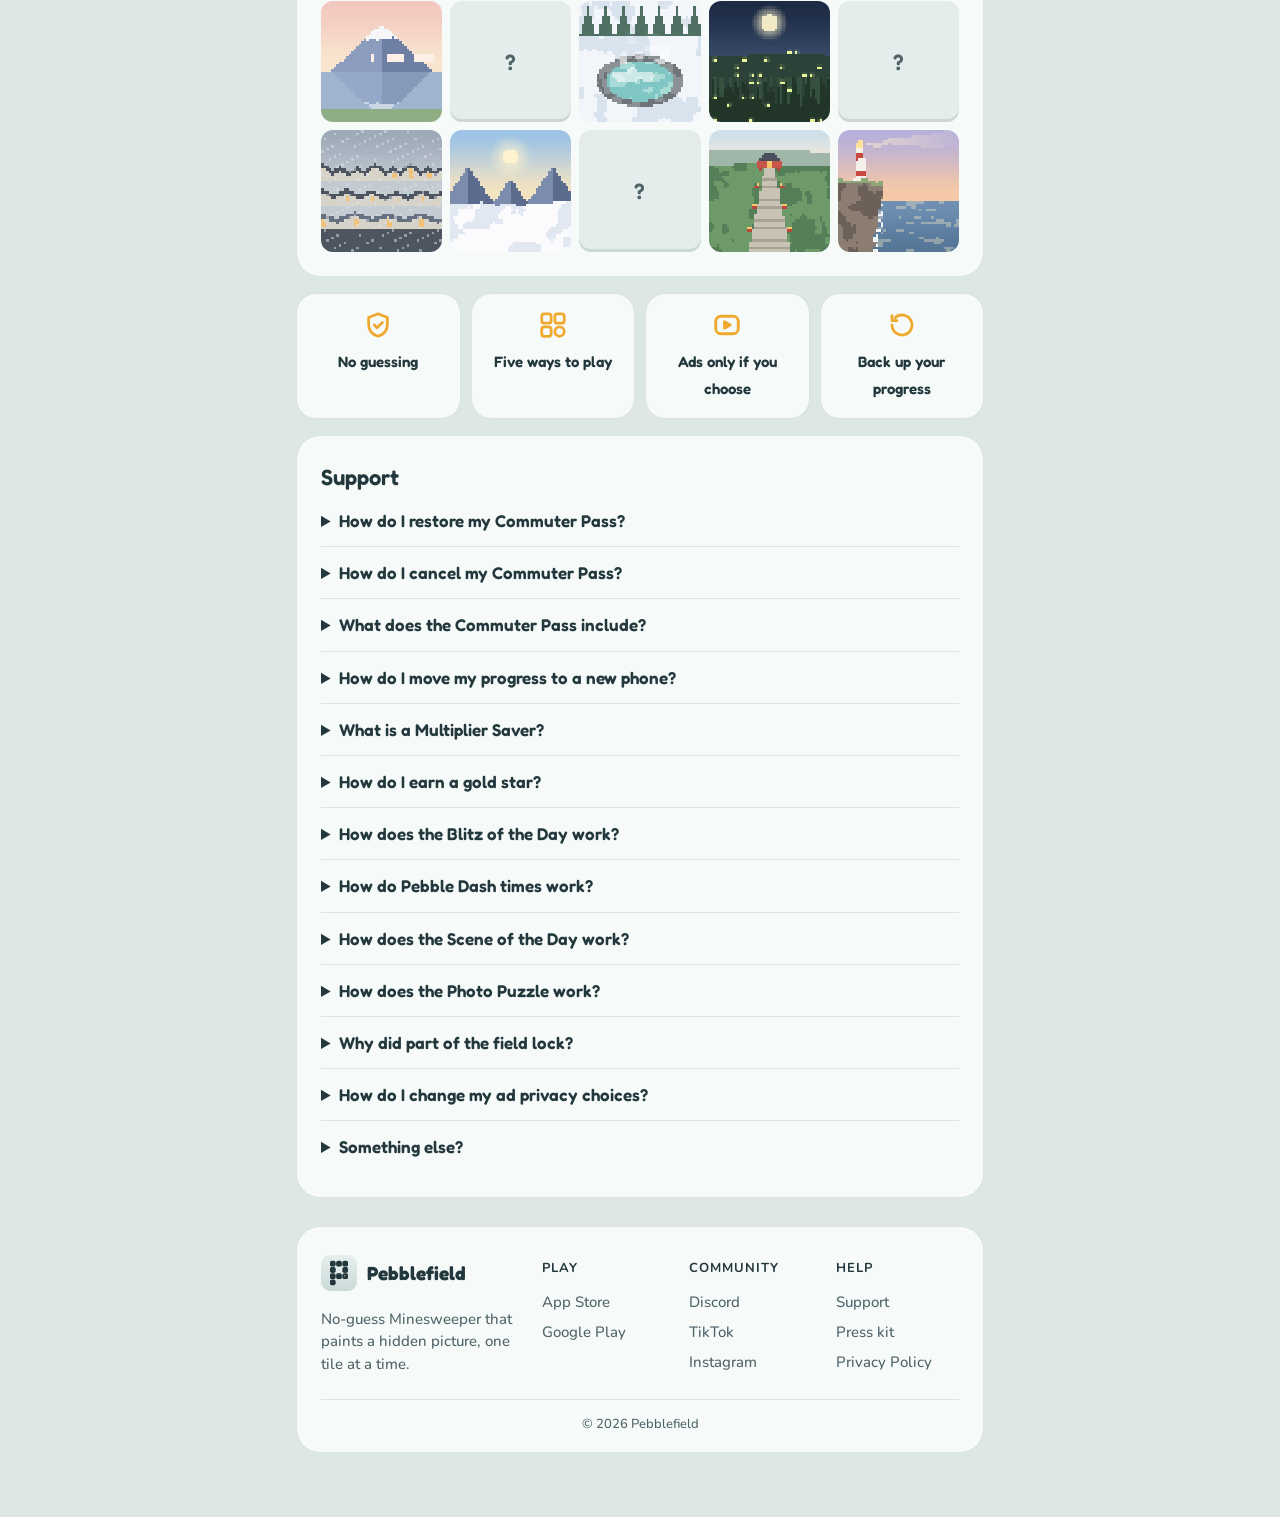
==== commit 6007a2ed: "Footer in columns: Pebblefield, Play, Community, Help, then the copyright line; three across under t" ====
--- a/index.html
+++ b/index.html
@@ -57,7 +57,17 @@
   .social a:hover{ border-color:var(--link); color:var(--link); }
   .award{ margin-top:18px; text-align:center; }
   .award img{ display:inline-block; max-width:100%; height:auto; }
-  footer{ text-align:center; color:var(--muted); font-size:15px; margin-top:28px; }
+  /* the footer in columns (owner, 2026-11-08): the name, then Play, Community and Help; three across under the name on phones */
+  .foot{ margin-top:28px; padding:28px 24px 18px; background:var(--card); border:1px solid var(--line); border-radius:24px; color:var(--muted); font-size:15px; }
+  .foot-cols{ display:grid; grid-template-columns:1.6fr 1fr 1fr 1fr; gap:24px; }
+  .foot-logo{ display:inline-flex; align-items:center; gap:10px; color:var(--ink); text-decoration:none; font:600 19px Fredoka, ui-rounded, system-ui, sans-serif; }
+  .foot-logo img{ border-radius:9px; }
+  .foot-brand p{ margin:10px 0 0; line-height:1.5; max-width:18em; }
+  .foot h3{ margin:4px 0 10px; color:var(--ink); font:700 13px Nunito, ui-rounded, system-ui, sans-serif; text-transform:uppercase; letter-spacing:.08em; }
+  .foot nav a{ display:block; padding:3px 0; color:var(--muted); text-decoration:none; }
+  .foot nav a:hover{ color:var(--link); }
+  .foot-copy{ margin:22px 0 0; padding-top:14px; border-top:1px solid var(--line); font-size:13px; text-align:center; }
+  @media (max-width:600px){ .foot{ padding:24px 18px 16px; } .foot-cols{ grid-template-columns:repeat(3, auto); justify-content:space-between; gap:20px 12px; } .foot-brand{ grid-column:1 / -1; } .foot nav a{ font-size:14.5px; } }
   /* screens: a swipeable row of real game screens, running edge to edge */
   .screens{ display:flex; gap:16px; overflow-x:auto; scroll-snap-type:x mandatory; margin:8px -16px 0; padding:8px 16px 20px; scrollbar-width:none; }
   .screens::-webkit-scrollbar{ display:none }
@@ -175,10 +185,31 @@
     </details>
   </section>
 
-  <footer>
-    <a href="https://www.tiktok.com/@pebblefield" rel="noopener">TikTok</a> &nbsp;·&nbsp; <a href="https://www.instagram.com/pebblefieldinfinite/" rel="noopener">Instagram</a> &nbsp;·&nbsp; <a href="https://discord.gg/FgZqSJxjv" rel="noopener">Discord</a><br>
-    <a href="privacy.html">Privacy Policy</a> &nbsp;·&nbsp; <a href="#support">Support</a> &nbsp;·&nbsp; <a href="press/">Press kit</a><br>
-    © 2026 Pebblefield
+  <footer class="foot">
+    <div class="foot-cols">
+      <div class="foot-brand">
+        <a href="./" class="foot-logo"><img src="icon.svg" alt="" width="36" height="36"><b>Pebblefield</b></a>
+        <p>No-guess Minesweeper that paints a hidden picture, one tile at a time.</p>
+      </div>
+      <nav aria-label="Play">
+        <h3>Play</h3>
+        <a href="https://apps.apple.com/app/id6817978780" class="store-link" rel="noopener">App Store</a>
+        <a href="https://play.google.com/store/apps/details?id=com.pebbleadmin.pebblefield&amp;referrer=utm_source%3Dwebsite%26utm_medium%3Dsite" class="store-link" rel="noopener">Google Play</a>
+      </nav>
+      <nav aria-label="Community">
+        <h3>Community</h3>
+        <a href="https://discord.gg/FgZqSJxjv" rel="noopener">Discord</a>
+        <a href="https://www.tiktok.com/@pebblefield" rel="noopener">TikTok</a>
+        <a href="https://www.instagram.com/pebblefieldinfinite/" rel="noopener">Instagram</a>
+      </nav>
+      <nav aria-label="Help">
+        <h3>Help</h3>
+        <a href="#support">Support</a>
+        <a href="press/">Press kit</a>
+        <a href="privacy.html">Privacy Policy</a>
+      </nav>
+    </div>
+    <p class="foot-copy">© 2026 Pebblefield</p>
   </footer>
 </main>
 <script>
@@ -187,7 +218,7 @@
    way get.html does: App Store Connect counts it under Campaigns, Google Play under its UTM source. */
 (function(){
   var c = (new URLSearchParams(location.search).get('c') || 'website').replace(/[^A-Za-z0-9_-]/g, '').slice(0, 40) || 'website';
-  var PT = '129540917', links = document.querySelectorAll('a.store');
+  var PT = '129540917', links = document.querySelectorAll('a.store, a.store-link');
   links.forEach(function(a){
     if (a.href.indexOf('apps.apple.com') > -1) a.href = 'https://apps.apple.com/app/id6817978780?pt=' + PT + '&ct=' + c + '&mt=8';
     else if (a.href.indexOf('play.google.com') > -1) a.href = 'https://play.google.com/store/apps/details?id=com.pebbleadmin.pebblefield&referrer=' + encodeURIComponent('utm_source=' + c + '&utm_medium=' + (c === 'website' ? 'site' : 'ad') + '&utm_campaign=' + c);
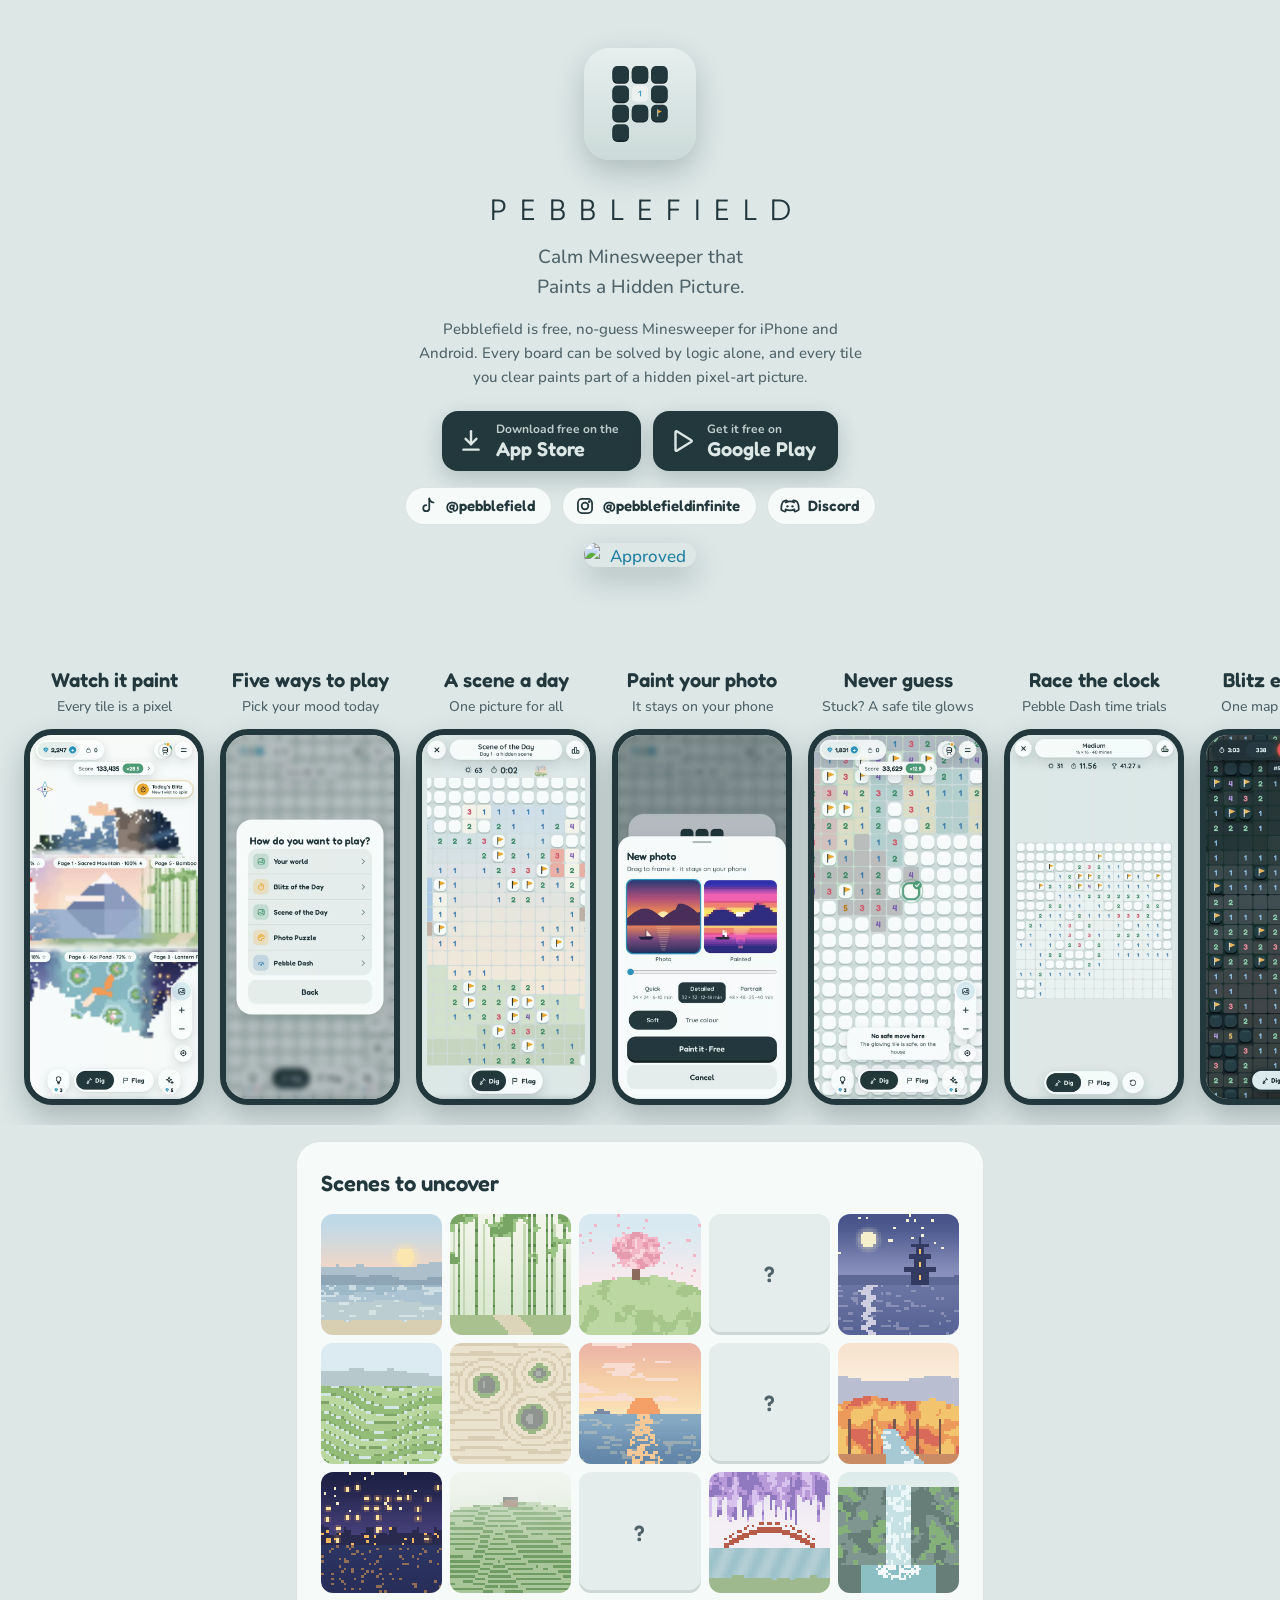
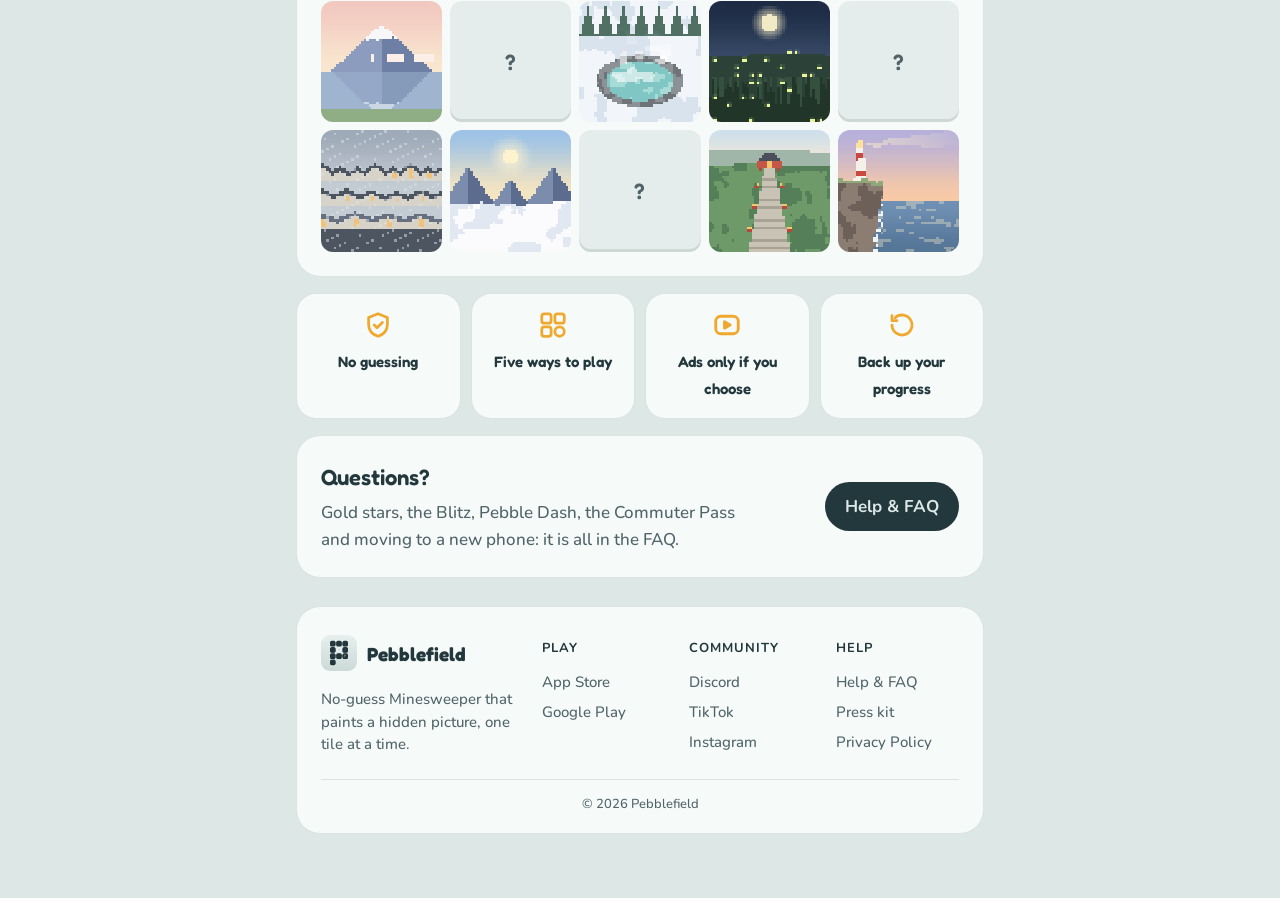
==== commit 160760fc: "FAQ on its own page (faq.html): Playing, Purchases and your account, and an email card; the home pag" ====
--- a/index.html
+++ b/index.html
@@ -57,6 +57,11 @@
   .social a:hover{ border-color:var(--link); color:var(--link); }
   .award{ margin-top:18px; text-align:center; }
   .award img{ display:inline-block; max-width:100%; height:auto; }
+  .help-card{ display:flex; align-items:center; justify-content:space-between; gap:16px; flex-wrap:wrap; }
+  .help-card h2{ margin:0 0 4px; }
+  .help-card p{ margin:0; color:var(--muted); max-width:26em; }
+  .help-btn{ display:inline-block; padding:11px 20px; border-radius:999px; background:var(--ink); color:var(--bg); font-weight:700; text-decoration:none; white-space:nowrap; }
+  .help-btn:hover{ filter:brightness(1.12); }
   /* the footer in columns (owner, 2026-11-08): the name, then Play, Community and Help; three across under the name on phones */
   .foot{ margin-top:28px; padding:28px 24px 18px; background:var(--card); border:1px solid var(--line); border-radius:24px; color:var(--muted); font-size:15px; }
   .foot-cols{ display:grid; grid-template-columns:1.6fr 1fr 1fr 1fr; gap:24px; }
@@ -129,60 +134,12 @@
 
   <ul class="facts"><li><svg viewBox="0 0 24 24" fill="none" stroke="currentColor" stroke-width="2.2" stroke-linecap="round" stroke-linejoin="round"><path d="M12 3l7.5 3v5.5c0 4.5-3.2 8-7.5 9.5-4.3-1.5-7.5-5-7.5-9.5V6z"/><path d="M9 12l2.2 2.2L15.5 10"/></svg><b>No guessing</b></li><li><svg viewBox="0 0 24 24" fill="none" stroke="currentColor" stroke-width="2.2" stroke-linecap="round" stroke-linejoin="round"><rect x="3" y="3" width="7.5" height="7.5" rx="2"/><rect x="13.5" y="3" width="7.5" height="7.5" rx="2"/><rect x="3" y="13.5" width="7.5" height="7.5" rx="2"/><circle cx="17.25" cy="17.25" r="3.75"/></svg><b>Five ways to play</b></li><li><svg viewBox="0 0 24 24" fill="none" stroke="currentColor" stroke-width="2.3" stroke-linejoin="round"><rect x="3" y="5" width="18" height="14" rx="4"/><path d="M10 9.5v5l4.5-2.5z" fill="currentColor"/></svg><b>Ads only if you choose</b></li><li><svg viewBox="0 0 24 24" fill="none" stroke="currentColor" stroke-width="2.2" stroke-linecap="round" stroke-linejoin="round"><path d="M4 12a8 8 0 1 0 2.4-5.7"/><path d="M4 4.5v4h4"/></svg><b>Back up your progress</b></li></ul>
 
-  <section class="card" id="support">
-    <h2>Support</h2>
-    <details>
-      <summary>How do I restore my Commuter Pass?</summary>
-      <p>Open the menu (the two lines at the top right) and tap Restore purchases. It is also at the bottom of the shop. Use the same Apple ID (iPhone) or Google account (Android) you bought it with. Glints and Multiplier Savers are not restored this way: they stay with your progress (see moving to a new phone below).</p>
-    </details>
-    <details>
-      <summary>How do I cancel my Commuter Pass?</summary>
-      <p>On iPhone, subscriptions are managed by Apple: open the Settings app, tap your name, then Subscriptions, then Pebblefield. On Android, they are managed by Google Play: open the Play Store app, tap your profile picture, then Payments and subscriptions, then Subscriptions, then Pebblefield. Cancel at least 24 hours before the month ends to avoid the next charge. After you cancel, your pass keeps working until the end of the month you have already paid for.</p>
-    </details>
-    <details>
-      <summary>What does the Commuter Pass include?</summary>
-      <p>No ads: every bonus that would play an ad arrives instantly, including the last save of a multiplier past x20. You also get 10 Glints a day and the Night Train mood. The game itself is the same with or without it.</p>
-    </details>
-    <details>
-      <summary>How do I move my progress to a new phone?</summary>
-      <p>On iPhone, if you are signed in to iCloud, your progress follows you: open Pebblefield on the new iPhone and choose which progress to keep when it asks. Glints and Multiplier Savers you bought always come with you, whichever you choose. On any phone, including from iPhone to Android or back, open the menu, tap Back up progress, copy the code, and paste it into Restore on the new phone. A Commuter Pass comes back with Restore purchases on the same kind of phone.</p>
-    </details>
-    <details>
-      <summary>What is a Multiplier Saver?</summary>
-      <p>Past x20, a mine resets your multiplier unless you save it. You get one last save with a short ad (free with the Commuter Pass); after that, a Multiplier Saver keeps it. While a save is being paid for, the game waits, so nothing can happen in between. If the purchase does not go through, the offer comes back and you are not charged. Runs kept with a Saver count in your own stats but stay off the global leaderboards.</p>
-    </details>
-    <details>
-      <summary>How do I earn a gold star?</summary>
-      <p>Paint a whole page from start to finish with no mine hit, no undo and no helper. Pages still on track show a hollow star on their label. Your gold stars are counted in Stats.</p>
-    </details>
-    <details>
-      <summary>How does the Blitz of the Day work?</summary>
-      <p>Everyone plays the same map with the same twist for five minutes. Your first run each day is the ranked one; replays are practice. During a run, the next place on the board is shown under the timer. The top 5, and everyone in the top 10%, win Glints, paid the next time you open the game. A new Blitz starts every day at midnight Singapore time (16:00 UTC). On iPhone, rankings use Game Center, so sign in to Game Center to appear on the leaderboard. On Android, you appear on the Blitz board under a calm generated name, such as Quiet Heron 42; tap New name under the board for another.</p>
-    </details>
-    <details>
-      <summary>How do Pebble Dash times work?</summary>
-      <p>Pebble Dash is classic Minesweeper against the clock, in four sizes from Easy to Extreme. Every board can be solved without guessing. The clock starts after your first tap and stops when the last safe tile opens; a mine ends the run. On iPhone, each size has its own Game Center board of best times, where equal times are ranked by the board's size (3BV); on Android you chase your own best times. Your first clear of each size each day earns 5 Glints.</p>
-    </details>
-    <details>
-      <summary>How does the Scene of the Day work?</summary>
-      <p>Every day there is a new hidden picture, the same for everyone. Start on the glowing pebble and clear the board; the picture shows through as you dig, and paints itself in full when you finish. A mine adds 20 seconds and the puzzle carries on. Finishing earns 15 Glints, 5 more with no mine, and a growing bonus for a daily streak. Missed a day? Open All days to play any day since launch. A new scene starts at midnight Singapore time.</p>
-    </details>
-    <details>
-      <summary>How does the Photo Puzzle work?</summary>
-      <p>Pick a photo, drag to frame it, and Pebblefield turns it into pixel art hidden under a board. Choose Quick, Detailed or Portrait for the size, and Soft or True colour. Clear the board to paint your photo; a mine adds 10 seconds. One new photo every 24 hours is free (two with the Commuter Pass), then 50 Glints each, and replays are always free. Your photos stay on your phone: they are never uploaded.</p>
-    </details>
-    <details>
-      <summary>Why did part of the field lock?</summary>
-      <p>Hitting a mine locks that sector. Solve 4 of the 8 sectors around it to reopen it for free, or reopen it straight away with Glints or a short ad.</p>
-    </details>
-    <details>
-      <summary>How do I change my ad privacy choices?</summary>
-      <p>Where the law requires it, the menu has an Ad privacy choices button. On iPhone, you can also turn off tracking for all apps in the Settings app under Privacy &amp; Security, then Tracking. On Android, open the Settings app, then Privacy (or Google), then Ads, to reset or delete your advertising ID.</p>
-    </details>
-    <details>
-      <summary>Something else?</summary>
-      <p>Email <a href="mailto:pebblefield@hotmail.com">pebblefield@hotmail.com</a> and we will get back to you.</p>
-    </details>
+  <section class="card help-card" id="support">
+    <div>
+      <h2>Questions?</h2>
+      <p>Gold stars, the Blitz, Pebble Dash, the Commuter Pass and moving to a new phone: it is all in the FAQ.</p>
+    </div>
+    <a class="help-btn" href="faq.html">Help &amp; FAQ</a>
   </section>
 
   <footer class="foot">
@@ -204,7 +161,7 @@
       </nav>
       <nav aria-label="Help">
         <h3>Help</h3>
-        <a href="#support">Support</a>
+        <a href="faq.html">Help &amp; FAQ</a>
         <a href="press/">Press kit</a>
         <a href="privacy.html">Privacy Policy</a>
       </nav>
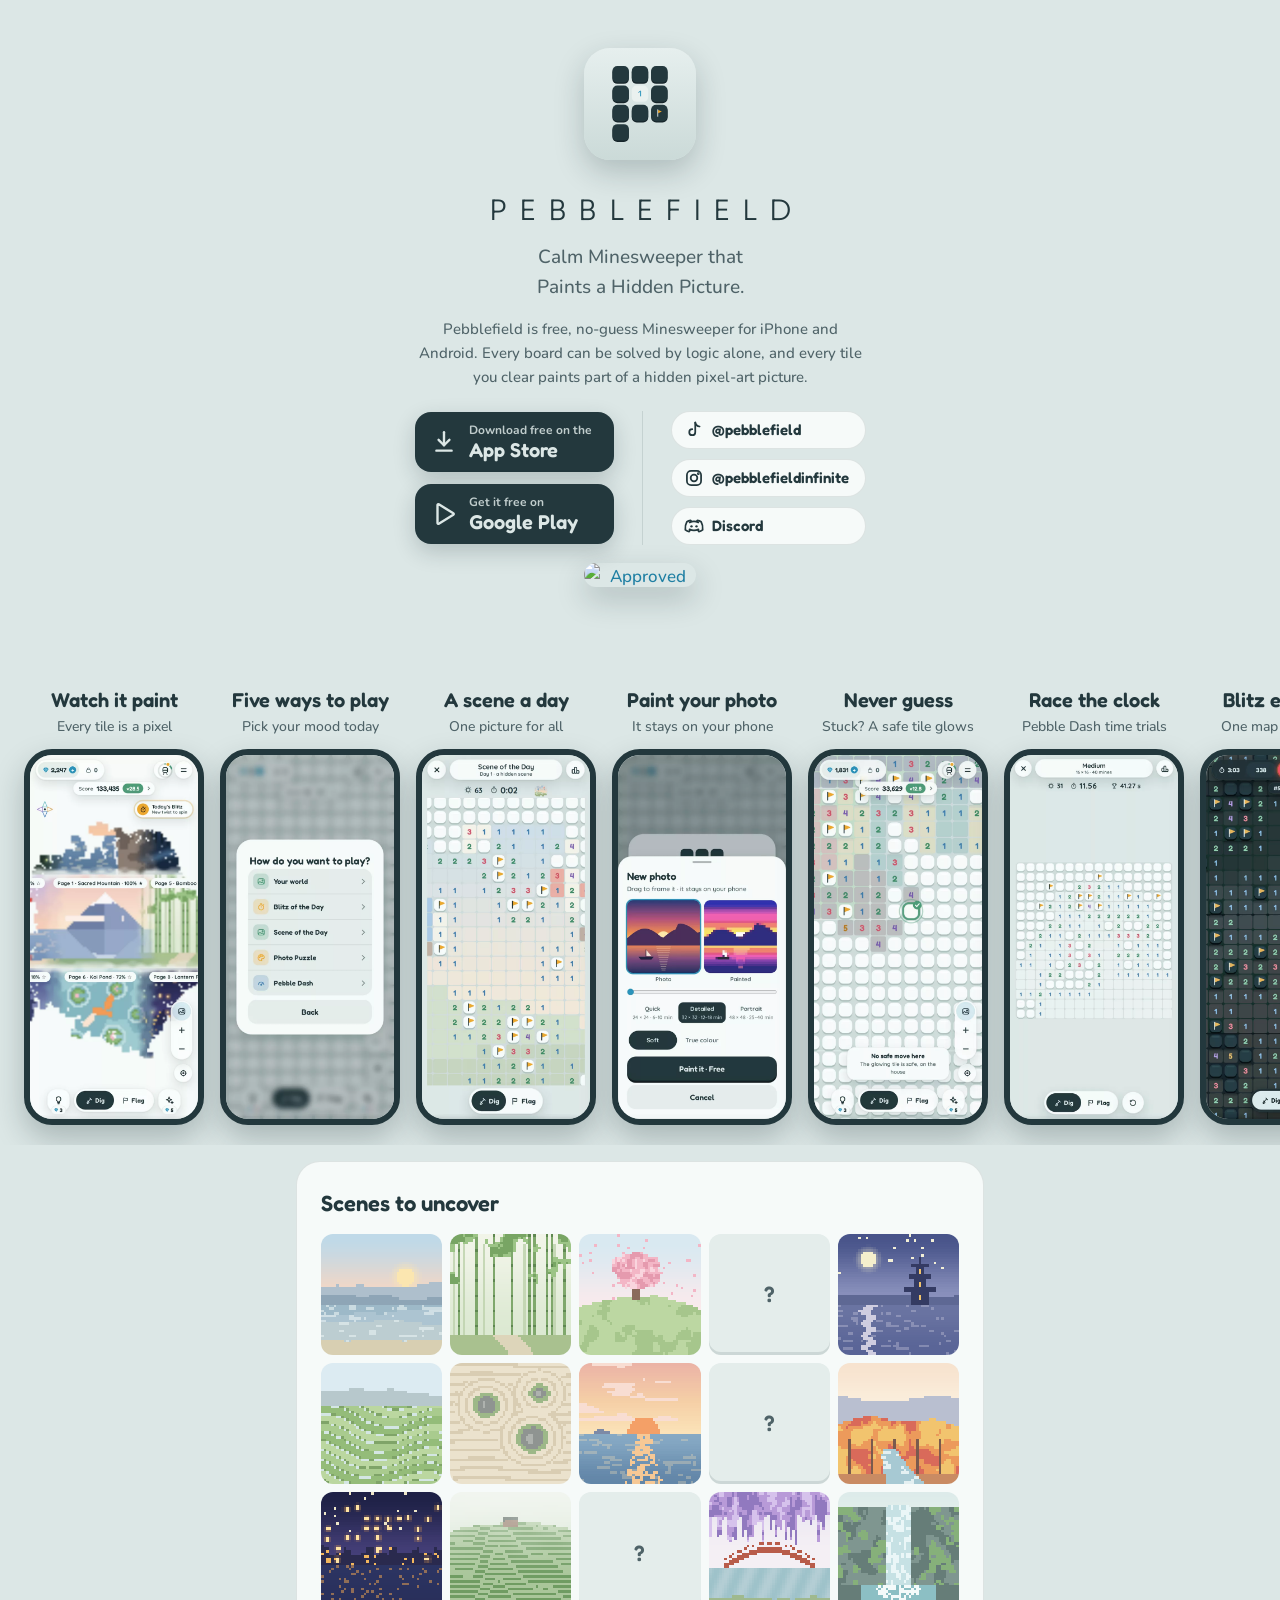
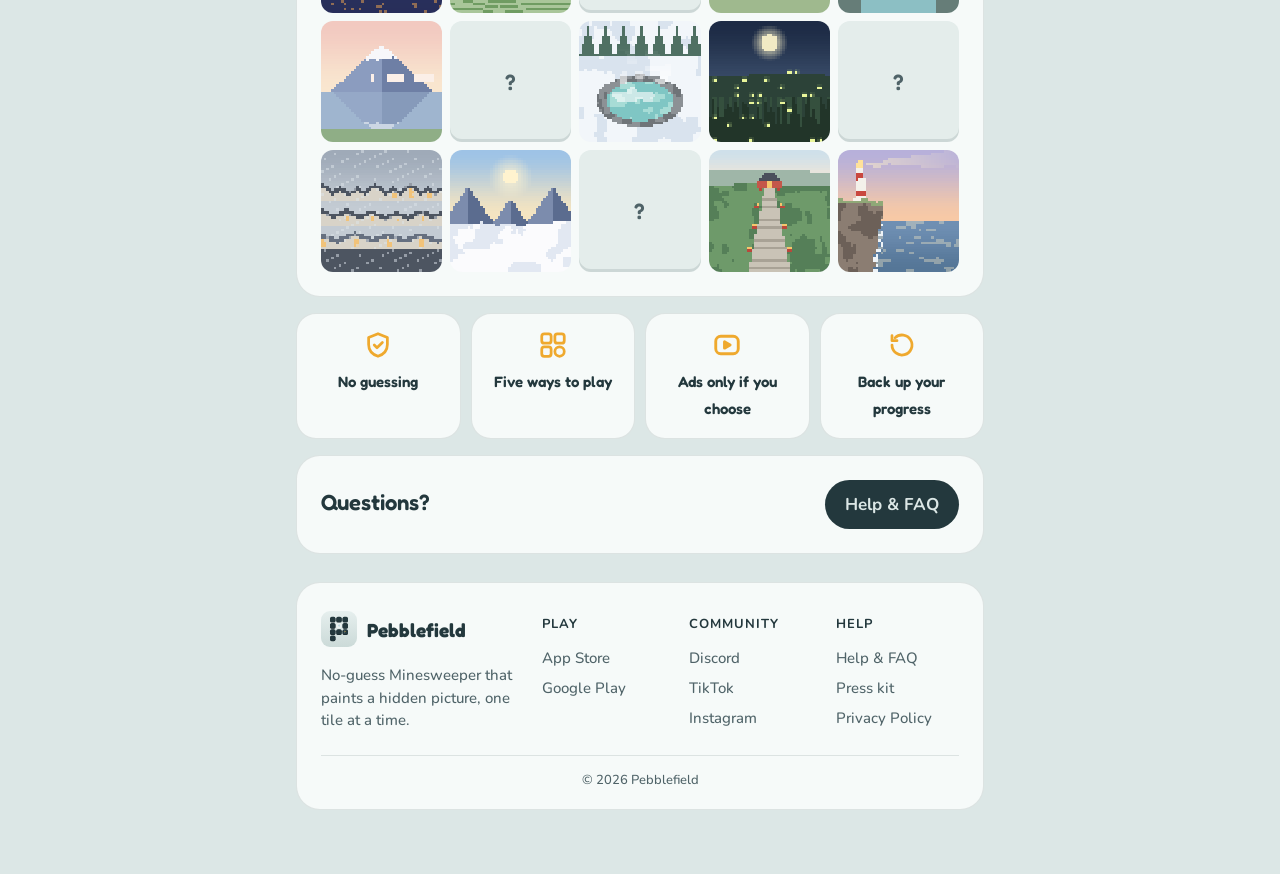
==== commit c4c4a7da: "Top: download buttons on the left, socials on the right (round icons on phones); the FAQ card is jus" ====
--- a/index.html
+++ b/index.html
@@ -62,6 +62,16 @@
   .help-card p{ margin:0; color:var(--muted); max-width:26em; }
   .help-btn{ display:inline-block; padding:11px 20px; border-radius:999px; background:var(--ink); color:var(--bg); font-weight:700; text-decoration:none; white-space:nowrap; }
   .help-btn:hover{ filter:brightness(1.12); }
+  /* the top (owner, 2026-11-08): the download buttons on the left, the socials on the right; icons only on phones */
+  .cta{ display:flex; justify-content:center; align-items:center; gap:28px; }
+  .cta .get{ flex-direction:column; align-items:stretch; }
+  .cta .social{ flex-direction:column; align-items:stretch; margin-top:0; padding-left:28px; border-left:1px solid var(--line); }
+  @media (max-width:600px){
+    .cta{ gap:18px; }
+    .cta .social{ padding-left:18px; gap:10px; }
+    .cta .social a{ position:relative; width:44px; height:44px; padding:0; justify-content:center; border-radius:50%; }
+    .cta .social a span{ position:absolute; width:1px; height:1px; overflow:hidden; clip:rect(0 0 0 0); }
+  }
   /* the footer in columns (owner, 2026-11-08): the name, then Play, Community and Help; three across under the name on phones */
   .foot{ margin-top:28px; padding:28px 24px 18px; background:var(--card); border:1px solid var(--line); border-radius:24px; color:var(--muted); font-size:15px; }
   .foot-cols{ display:grid; grid-template-columns:1.6fr 1fr 1fr 1fr; gap:24px; }
@@ -105,6 +115,7 @@
     <h1 class="wordmark">Pebblefield</h1>
     <p class="tagline">Calm Minesweeper that<br>Paints a Hidden Picture.</p>
     <p class="intro">Pebblefield is free, no-guess Minesweeper for iPhone and Android. Every board can be solved by logic alone, and every tile you clear paints part of a hidden pixel-art picture.</p>
+    <div class="cta">
     <div class="get">
       <a class="store" href="https://apps.apple.com/app/id6817978780" rel="noopener"><svg viewBox="0 0 24 24" fill="none" stroke="currentColor" stroke-width="2.2" stroke-linecap="round" stroke-linejoin="round" aria-hidden="true"><path d="M12 3v12"/><path d="M7 10l5 5 5-5"/><path d="M5 20h14"/></svg><span><small>Download free on the</small>App Store</span></a>
       <a class="store" href="https://play.google.com/store/apps/details?id=com.pebbleadmin.pebblefield&amp;referrer=utm_source%3Dwebsite%26utm_medium%3Dsite" rel="noopener"><svg viewBox="0 0 24 24" fill="none" stroke="currentColor" stroke-width="2.2" stroke-linejoin="round" aria-hidden="true"><path d="M6 3.8v16.4a.8.8 0 0 0 1.2.7l13.4-8.2a.8.8 0 0 0 0-1.4L7.2 3.1a.8.8 0 0 0-1.2.7z"/></svg><span><small>Get it free on</small>Google Play</span></a>
@@ -114,6 +125,7 @@
       <a href="https://www.instagram.com/pebblefieldinfinite/" rel="noopener"><svg viewBox="0 0 24 24" fill="none" stroke="currentColor" stroke-width="2.1" stroke-linecap="round" stroke-linejoin="round"><rect x="3.5" y="3.5" width="17" height="17" rx="5"/><circle cx="12" cy="12" r="4"/><circle cx="17.2" cy="6.8" r="0.6" fill="currentColor"/></svg><span>@pebblefieldinfinite</span></a>
       <a href="https://discord.gg/FgZqSJxjv" rel="noopener"><svg viewBox="0 0 24 24" fill="none" stroke="currentColor" stroke-width="2.1" stroke-linecap="round" stroke-linejoin="round"><path d="M8.6 6.3 8 5.2c-1.7.3-3.2.8-4.5 1.6C1.9 9.6 1.3 12.9 1.6 16.6c1.5 1.1 3 1.8 4.6 2.2l1.1-1.9"/><path d="M15.4 6.3l.6-1.1c1.7.3 3.2.8 4.5 1.6 1.6 2.8 2.2 6.1 1.9 9.8-1.5 1.1-3 1.8-4.6 2.2l-1.1-1.9"/><path d="M6.6 16.1c3.6 1.6 7.2 1.6 10.8 0"/><path d="M6.8 7.6c3.5-1.4 6.9-1.4 10.4 0"/><circle cx="9" cy="12.4" r="1.4" fill="currentColor" stroke="none"/><circle cx="15" cy="12.4" r="1.4" fill="currentColor" stroke="none"/></svg><span>Discord</span></a>
     </nav>
+    </div>
     <!-- PixelPicked badge (owner, 2026-11-07): their own snippet, unchanged -->
     <div class="award">
       <a href="https://pixelpicked.com/game/2EbrANW3iWm/pebblefield" target="_blank" rel="noopener">
@@ -135,10 +147,7 @@
   <ul class="facts"><li><svg viewBox="0 0 24 24" fill="none" stroke="currentColor" stroke-width="2.2" stroke-linecap="round" stroke-linejoin="round"><path d="M12 3l7.5 3v5.5c0 4.5-3.2 8-7.5 9.5-4.3-1.5-7.5-5-7.5-9.5V6z"/><path d="M9 12l2.2 2.2L15.5 10"/></svg><b>No guessing</b></li><li><svg viewBox="0 0 24 24" fill="none" stroke="currentColor" stroke-width="2.2" stroke-linecap="round" stroke-linejoin="round"><rect x="3" y="3" width="7.5" height="7.5" rx="2"/><rect x="13.5" y="3" width="7.5" height="7.5" rx="2"/><rect x="3" y="13.5" width="7.5" height="7.5" rx="2"/><circle cx="17.25" cy="17.25" r="3.75"/></svg><b>Five ways to play</b></li><li><svg viewBox="0 0 24 24" fill="none" stroke="currentColor" stroke-width="2.3" stroke-linejoin="round"><rect x="3" y="5" width="18" height="14" rx="4"/><path d="M10 9.5v5l4.5-2.5z" fill="currentColor"/></svg><b>Ads only if you choose</b></li><li><svg viewBox="0 0 24 24" fill="none" stroke="currentColor" stroke-width="2.2" stroke-linecap="round" stroke-linejoin="round"><path d="M4 12a8 8 0 1 0 2.4-5.7"/><path d="M4 4.5v4h4"/></svg><b>Back up your progress</b></li></ul>
 
   <section class="card help-card" id="support">
-    <div>
-      <h2>Questions?</h2>
-      <p>Gold stars, the Blitz, Pebble Dash, the Commuter Pass and moving to a new phone: it is all in the FAQ.</p>
-    </div>
+    <h2>Questions?</h2>
     <a class="help-btn" href="faq.html">Help &amp; FAQ</a>
   </section>
 
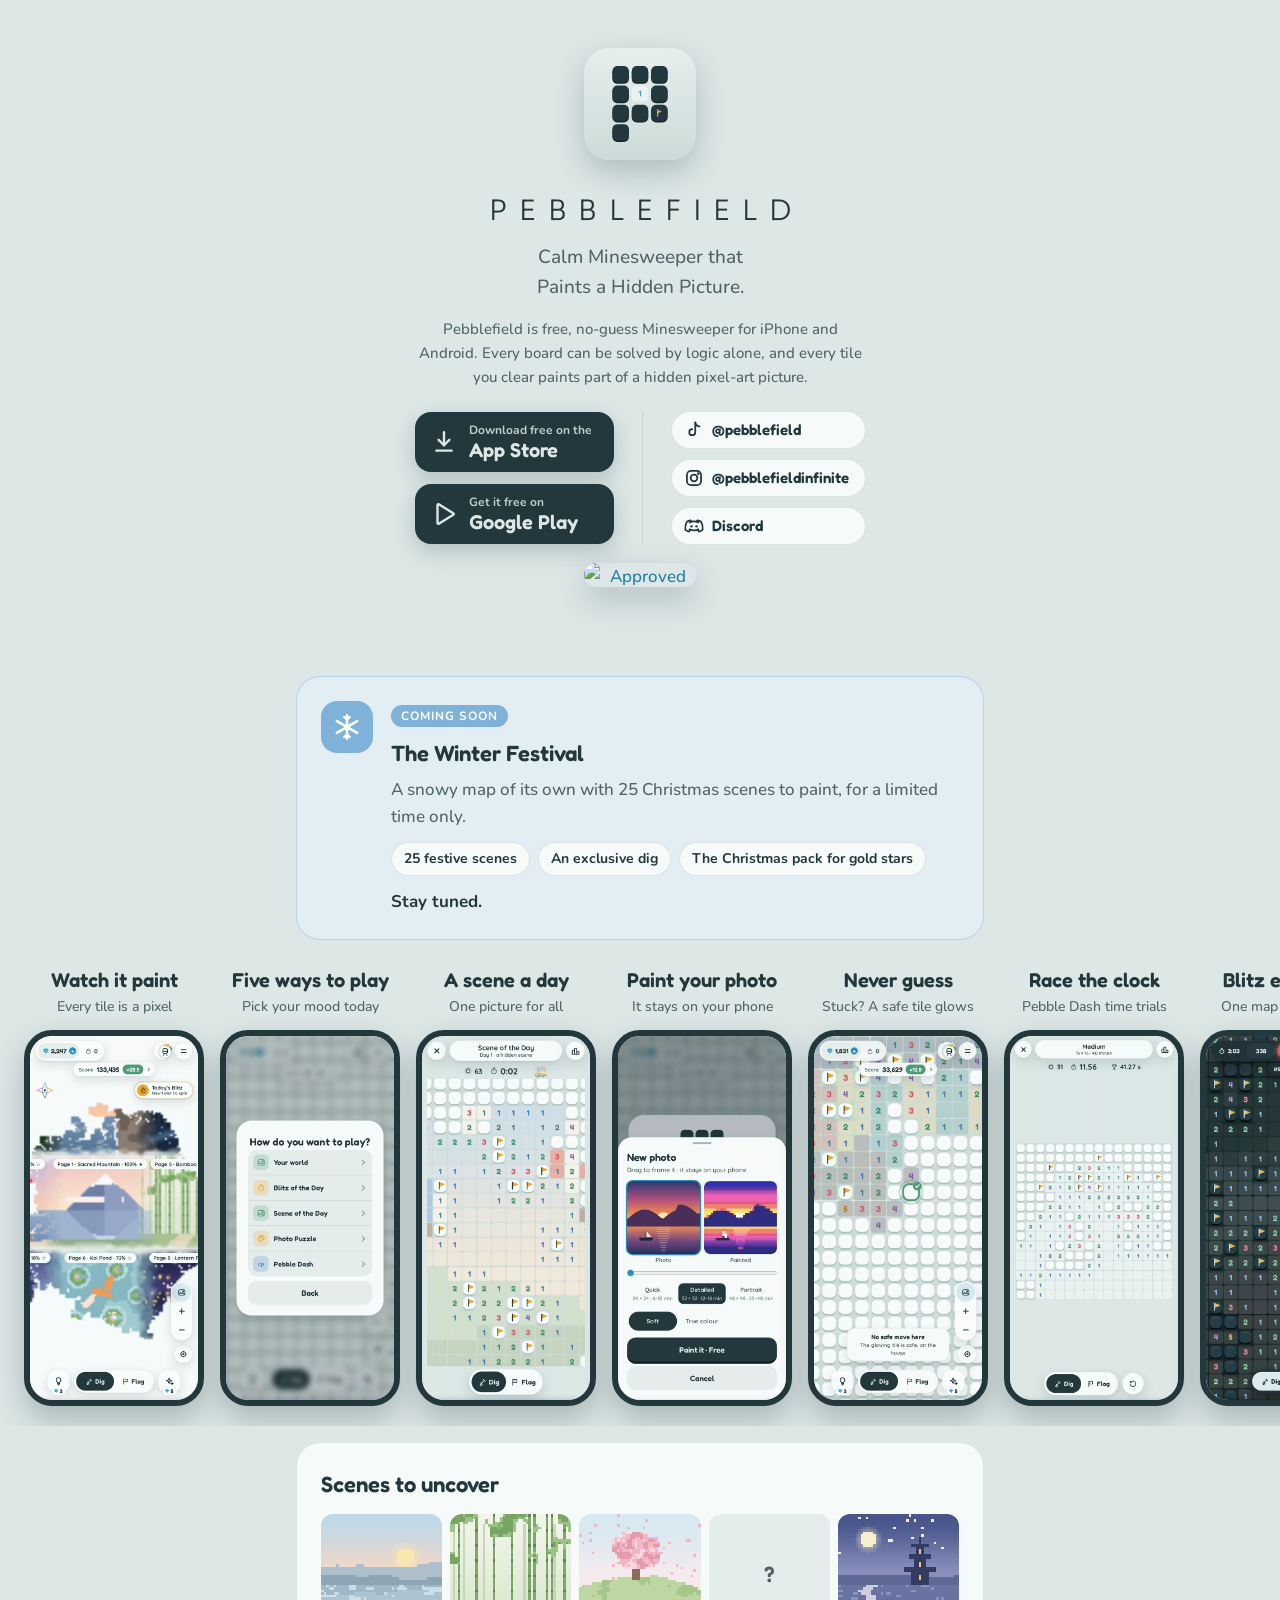
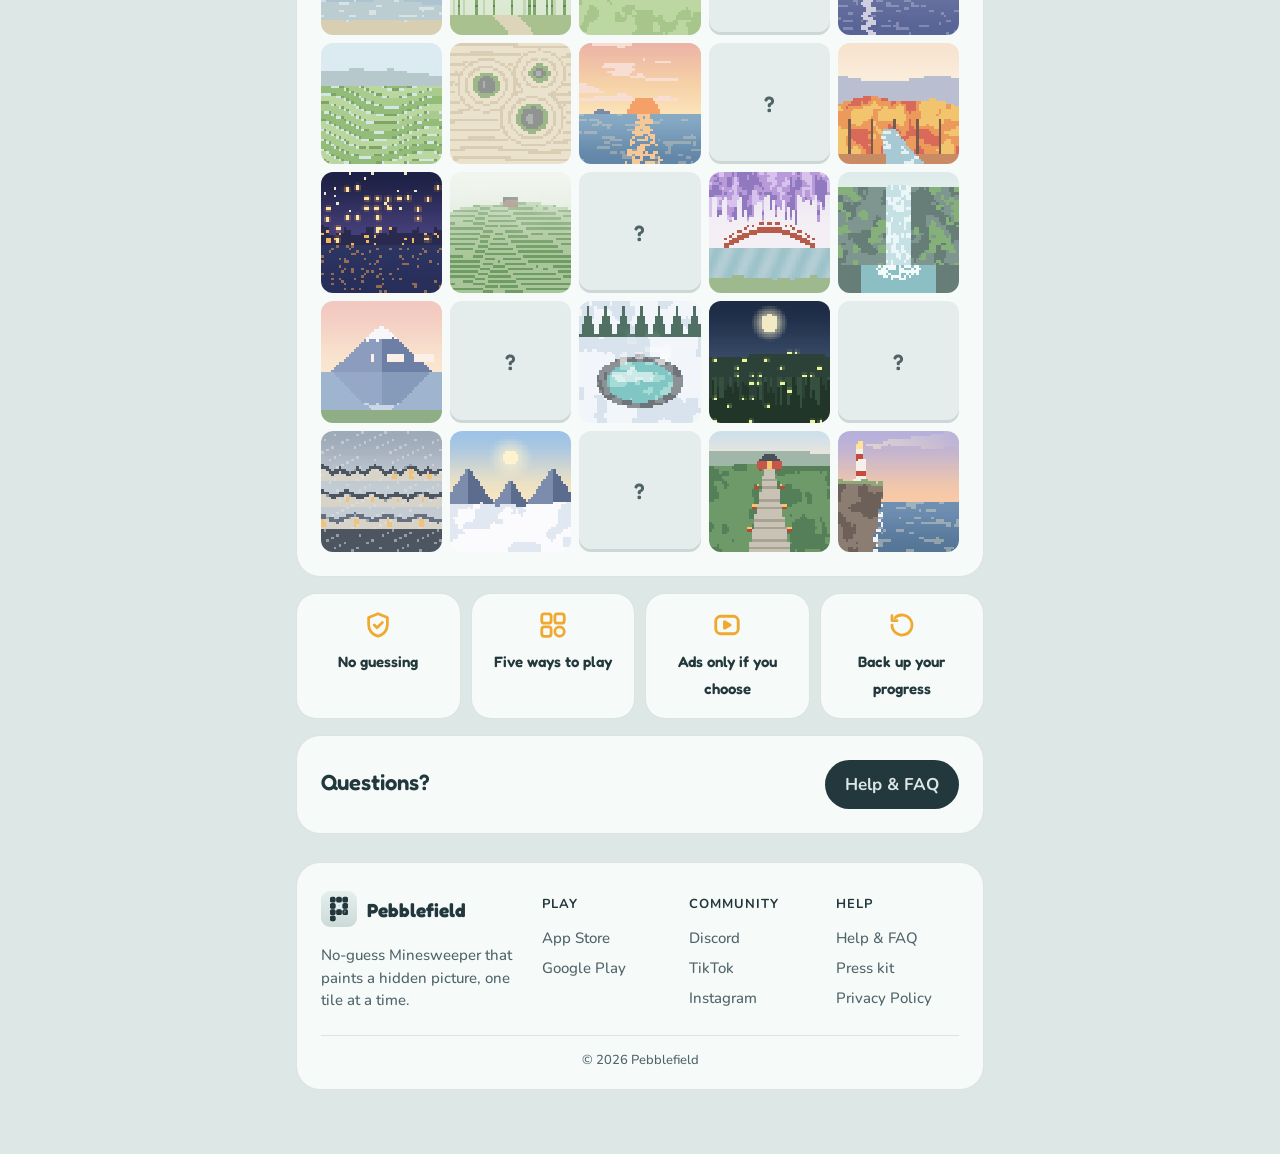
==== commit 26bb38aa: "A Coming soon card for the Winter Festival under the top: 25 festive scenes, an exclusive dig, the C" ====
--- a/index.html
+++ b/index.html
@@ -72,6 +72,17 @@
     .cta .social a{ position:relative; width:44px; height:44px; padding:0; justify-content:center; border-radius:50%; }
     .cta .social a span{ position:absolute; width:1px; height:1px; overflow:hidden; clip:rect(0 0 0 0); }
   }
+  /* the Winter Festival teaser: frosty blue, flat */
+  .fest-soon{ display:flex; gap:18px; align-items:flex-start; background:color-mix(in srgb, #7FB2D9 16%, var(--card)); border-color:color-mix(in srgb, #7FB2D9 45%, transparent); margin:4px 0 20px; }
+  .fs-ico{ flex:none; width:52px; height:52px; border-radius:16px; background:#7FB2D9; color:#fff; display:grid; place-items:center; }
+  .fs-ico svg{ width:28px; height:28px; }
+  .fs-tag{ display:inline-block; padding:3px 10px; border-radius:999px; background:#7FB2D9; color:#fff; font:700 12px Nunito, ui-rounded, system-ui, sans-serif; text-transform:uppercase; letter-spacing:.08em; }
+  .fest-soon h2{ margin:8px 0 4px; }
+  .fest-soon p{ margin:0; color:var(--muted); }
+  .fs-chips{ display:flex; flex-wrap:wrap; gap:8px; list-style:none; padding:0; margin:12px 0; }
+  .fs-chips li{ padding:5px 12px; border-radius:999px; background:var(--card); border:1px solid var(--line); font-size:14px; font-weight:700; color:var(--ink); }
+  .fest-soon .fs-tuned{ font-weight:700; color:var(--ink); }
+  @media (max-width:600px){ .fest-soon{ gap:14px; } .fs-ico{ width:44px; height:44px; border-radius:14px; } .fs-ico svg{ width:24px; height:24px; } }
   /* the footer in columns (owner, 2026-11-08): the name, then Play, Community and Help; three across under the name on phones */
   .foot{ margin-top:28px; padding:28px 24px 18px; background:var(--card); border:1px solid var(--line); border-radius:24px; color:var(--muted); font-size:15px; }
   .foot-cols{ display:grid; grid-template-columns:1.6fr 1fr 1fr 1fr; gap:24px; }
@@ -135,6 +146,18 @@
     </div>
   </section>
 
+  <!-- the Winter Festival teaser (owner, 2026-11-08: "an upcoming winter festival event, stay tuned card"); comes with 1.1 -->
+  <section class="card fest-soon" aria-label="Coming soon: the Winter Festival">
+    <span class="fs-ico" aria-hidden="true"><svg viewBox="0 0 24 24" fill="none" stroke="currentColor" stroke-width="2.2" stroke-linecap="round"><path d="M12 2v20M3.3 7l17.4 10M3.3 17L20.7 7M12 5.5l-2.2-2M12 5.5l2.2-2M12 18.5l-2.2 2M12 18.5l2.2 2"/></svg></span>
+    <div class="fs-txt">
+      <span class="fs-tag">Coming soon</span>
+      <h2>The Winter Festival</h2>
+      <p>A snowy map of its own with 25 Christmas scenes to paint, for a limited time only.</p>
+      <ul class="fs-chips"><li>25 festive scenes</li><li>An exclusive dig</li><li>The Christmas pack for gold stars</li></ul>
+      <p class="fs-tuned">Stay tuned.</p>
+    </div>
+  </section>
+
   <section class="screens" aria-label="Screens from the game">
     <figure><figcaption><b>Watch it paint</b><span>Every tile is a pixel</span></figcaption><img src="shots/1.webp" alt="Pebblefield Minesweeper screenshot: Watch it paint" loading="lazy" width="600" height="1300"></figure><figure><figcaption><b>Five ways to play</b><span>Pick your mood today</span></figcaption><img src="shots/2.webp" alt="Pebblefield Minesweeper screenshot: Five ways to play" loading="lazy" width="600" height="1300"></figure><figure><figcaption><b>A scene a day</b><span>One picture for all</span></figcaption><img src="shots/7.webp" alt="Pebblefield Minesweeper screenshot: Scene of the Day" loading="lazy" width="600" height="1300"></figure><figure><figcaption><b>Paint your photo</b><span>It stays on your phone</span></figcaption><img src="shots/8.webp" alt="Pebblefield Minesweeper screenshot: Photo Puzzle" loading="lazy" width="600" height="1300"></figure><figure><figcaption><b>Never guess</b><span>Stuck? A safe tile glows</span></figcaption><img src="shots/3.webp" alt="Pebblefield Minesweeper screenshot: Never guess" loading="lazy" width="600" height="1300"></figure><figure><figcaption><b>Race the clock</b><span>Pebble Dash time trials</span></figcaption><img src="shots/4.webp" alt="Pebblefield Minesweeper screenshot: Race the clock" loading="lazy" width="600" height="1300"></figure><figure><figcaption><b>Blitz every day</b><span>One map for everyone</span></figcaption><img src="shots/5.webp" alt="Pebblefield Minesweeper screenshot: Blitz every day" loading="lazy" width="600" height="1300"></figure><figure><figcaption><b>Make it yours</b><span>Five style sets, Retro too</span></figcaption><img src="shots/6.webp" alt="Pebblefield Minesweeper screenshot: Make it yours" loading="lazy" width="600" height="1300"></figure>
   </section>
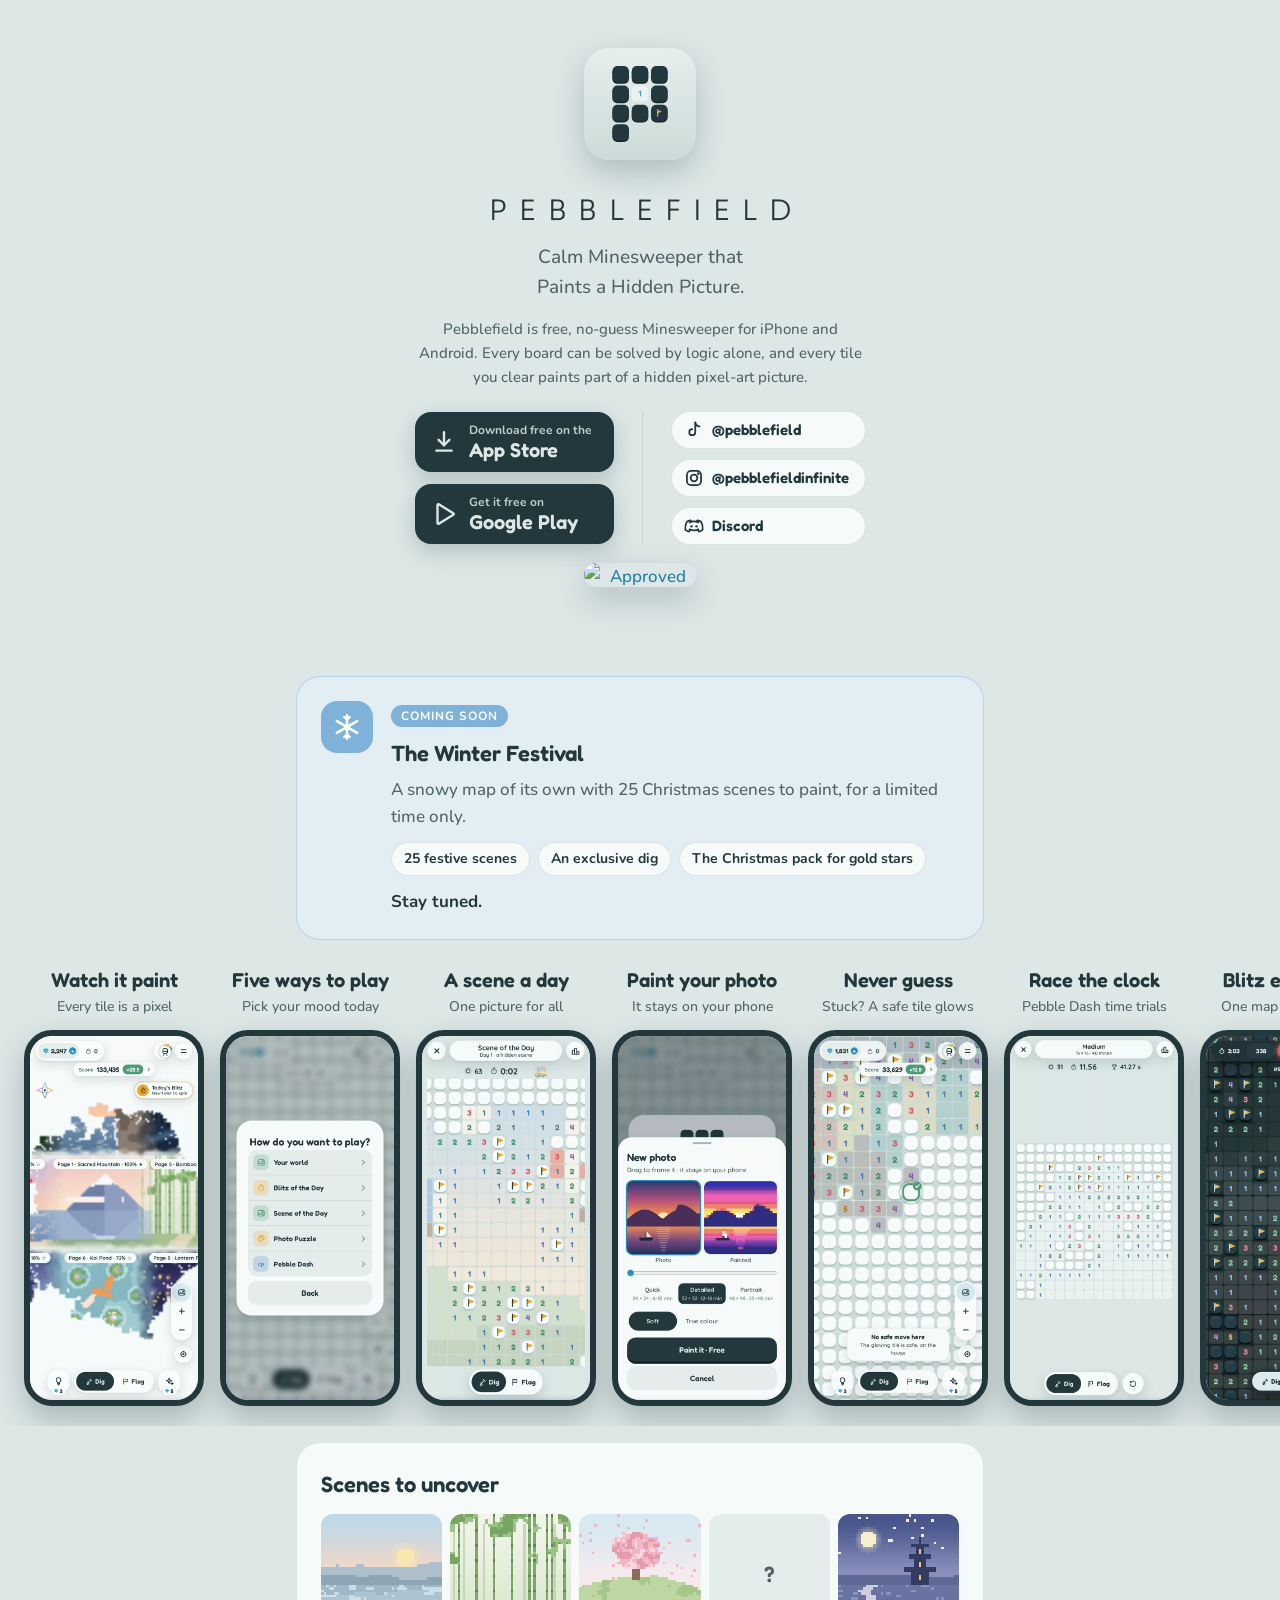
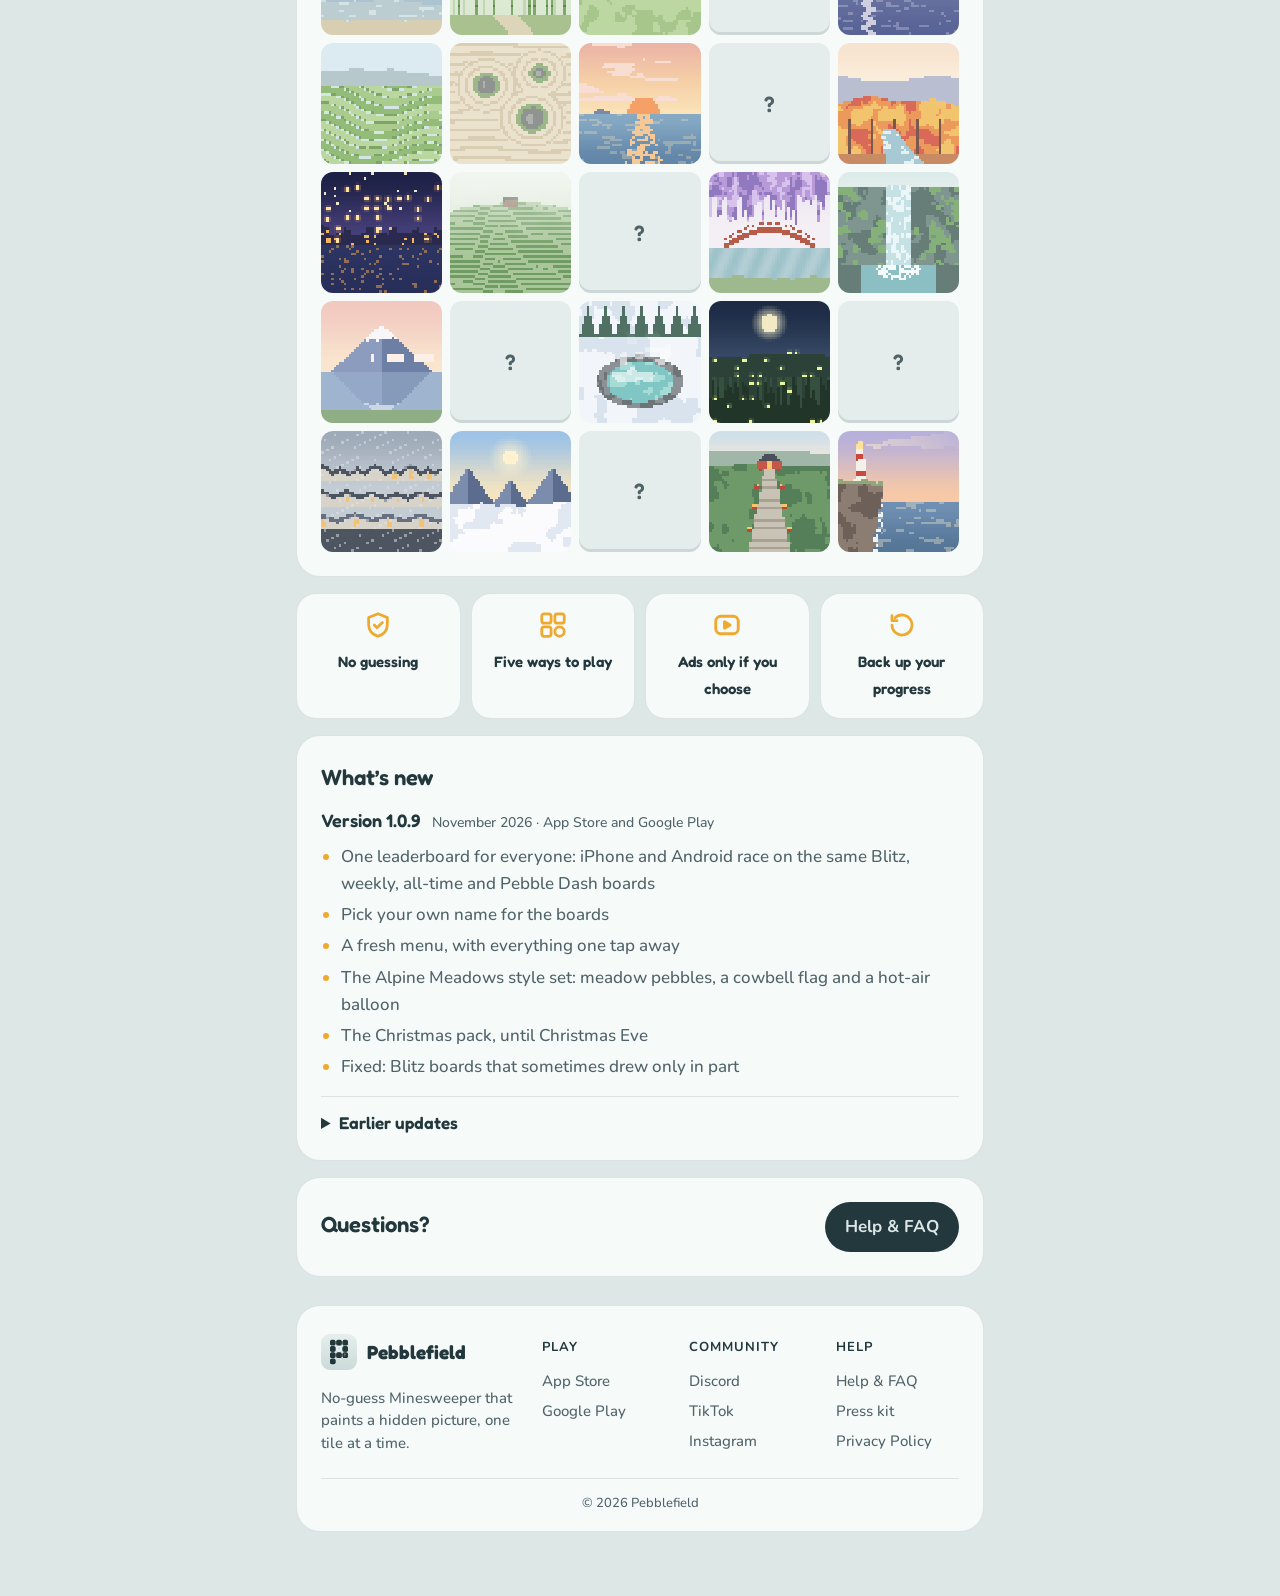
==== commit 948114bd: "What's new card: the live version (1.0.9) and earlier updates folded away; kept up to date on each r" ====
--- a/index.html
+++ b/index.html
@@ -83,6 +83,16 @@
   .fs-chips li{ padding:5px 12px; border-radius:999px; background:var(--card); border:1px solid var(--line); font-size:14px; font-weight:700; color:var(--ink); }
   .fest-soon .fs-tuned{ font-weight:700; color:var(--ink); }
   @media (max-width:600px){ .fest-soon{ gap:14px; } .fs-ico{ width:44px; height:44px; border-radius:14px; } .fs-ico svg{ width:24px; height:24px; } }
+  /* What's new: the live version open, earlier ones folded away */
+  .news h2{ margin-bottom:14px; }
+  .rel-head{ display:flex; flex-wrap:wrap; align-items:baseline; gap:4px 12px; }
+  .rel-head b{ font:600 18px Fredoka, ui-rounded, system-ui, sans-serif; color:var(--ink); }
+  .rel-head span{ font-size:14px; color:var(--muted); }
+  .rel ul{ margin:8px 0 0; padding-left:20px; color:var(--muted); }
+  .rel li{ margin:4px 0; }
+  .rel li::marker{ color:var(--flag); }
+  .news details.rel-older{ margin-top:16px; padding:12px 0 0; border-top:1px solid var(--line); }
+  .news details.rel-older .rel{ margin-top:10px; }
   /* the footer in columns (owner, 2026-11-08): the name, then Play, Community and Help; three across under the name on phones */
   .foot{ margin-top:28px; padding:28px 24px 18px; background:var(--card); border:1px solid var(--line); border-radius:24px; color:var(--muted); font-size:15px; }
   .foot-cols{ display:grid; grid-template-columns:1.6fr 1fr 1fr 1fr; gap:24px; }
@@ -169,6 +179,36 @@
 
   <ul class="facts"><li><svg viewBox="0 0 24 24" fill="none" stroke="currentColor" stroke-width="2.2" stroke-linecap="round" stroke-linejoin="round"><path d="M12 3l7.5 3v5.5c0 4.5-3.2 8-7.5 9.5-4.3-1.5-7.5-5-7.5-9.5V6z"/><path d="M9 12l2.2 2.2L15.5 10"/></svg><b>No guessing</b></li><li><svg viewBox="0 0 24 24" fill="none" stroke="currentColor" stroke-width="2.2" stroke-linecap="round" stroke-linejoin="round"><rect x="3" y="3" width="7.5" height="7.5" rx="2"/><rect x="13.5" y="3" width="7.5" height="7.5" rx="2"/><rect x="3" y="13.5" width="7.5" height="7.5" rx="2"/><circle cx="17.25" cy="17.25" r="3.75"/></svg><b>Five ways to play</b></li><li><svg viewBox="0 0 24 24" fill="none" stroke="currentColor" stroke-width="2.3" stroke-linejoin="round"><rect x="3" y="5" width="18" height="14" rx="4"/><path d="M10 9.5v5l4.5-2.5z" fill="currentColor"/></svg><b>Ads only if you choose</b></li><li><svg viewBox="0 0 24 24" fill="none" stroke="currentColor" stroke-width="2.2" stroke-linecap="round" stroke-linejoin="round"><path d="M4 12a8 8 0 1 0 2.4-5.7"/><path d="M4 4.5v4h4"/></svg><b>Back up your progress</b></li></ul>
 
+  <!-- What's new (owner, 2026-11-08: "show updates when pushed"). Kept by Claude: when the owner says a version is live on
+       the App Store or Google Play, its notes go on top here and the one before moves into Earlier updates
+       (the rule is step 6 in docs/VERSIONS.md of the game's repo). -->
+  <section class="card news" id="whats-new">
+    <h2>What’s new</h2>
+    <article class="rel">
+      <div class="rel-head"><b>Version 1.0.9</b><span>November 2026 · App Store and Google Play</span></div>
+      <ul>
+        <li>One leaderboard for everyone: iPhone and Android race on the same Blitz, weekly, all-time and Pebble Dash boards</li>
+        <li>Pick your own name for the boards</li>
+        <li>A fresh menu, with everything one tap away</li>
+        <li>The Alpine Meadows style set: meadow pebbles, a cowbell flag and a hot-air balloon</li>
+        <li>The Christmas pack, until Christmas Eve</li>
+        <li>Fixed: Blitz boards that sometimes drew only in part</li>
+      </ul>
+    </article>
+    <details class="rel-older">
+      <summary>Earlier updates</summary>
+      <article class="rel">
+        <div class="rel-head"><b>Version 1.0.7</b><span>November 2026</span></div>
+        <ul>
+          <li>Every picture forgives its first mine, so one slip never costs the gold star</li>
+          <li>Every finished picture shows how long it took</li>
+          <li>See yesterday’s Blitz podium before you collect your prize</li>
+          <li>Three new cascades: Fireflies, Zen rake and Starlight</li>
+        </ul>
+      </article>
+    </details>
+  </section>
+
   <section class="card help-card" id="support">
     <h2>Questions?</h2>
     <a class="help-btn" href="faq.html">Help &amp; FAQ</a>
